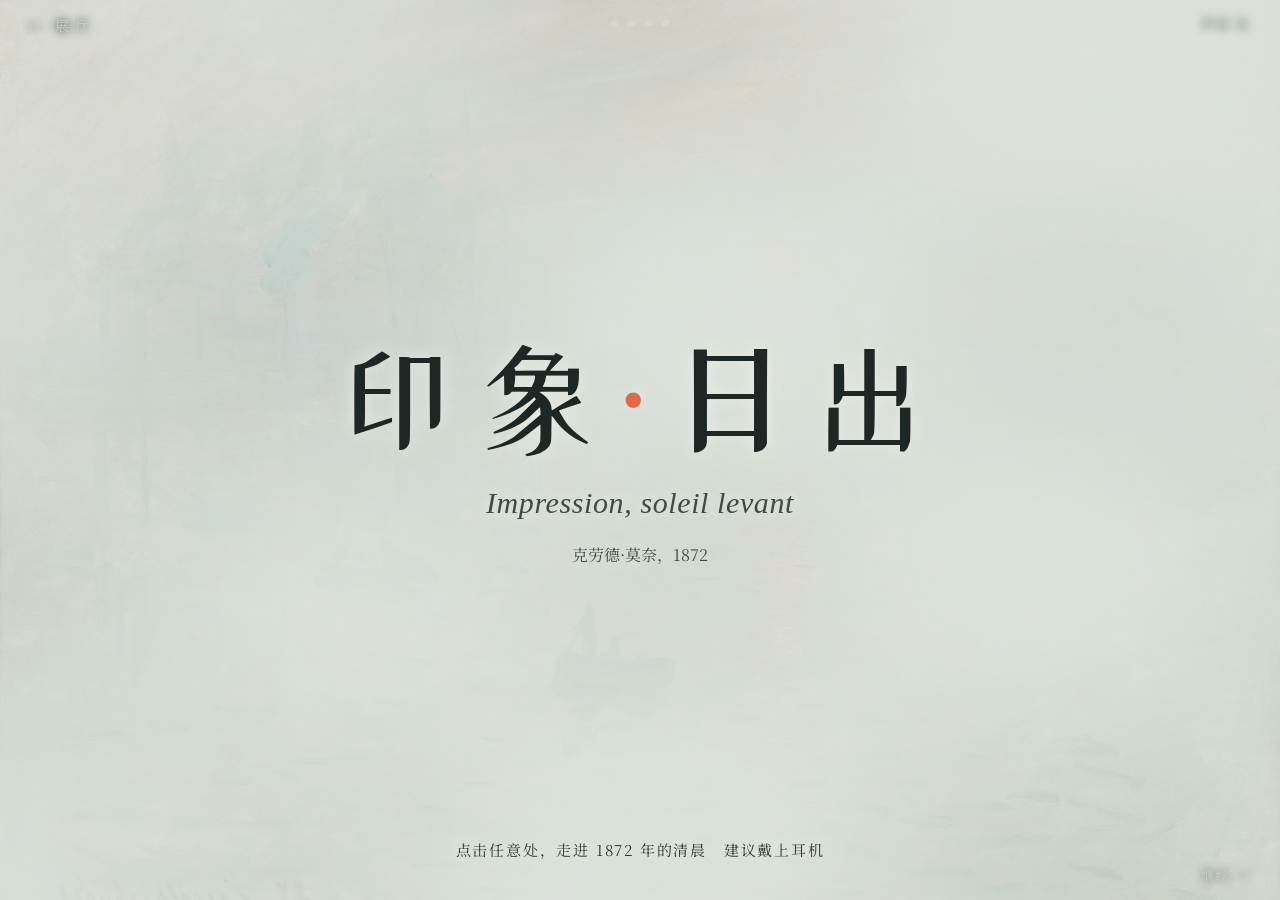
==== sunrise/index.html @ dbb0d49f "Turn the site into a gallery hall with six exhibition spots The home page is now a horizontal exhibi" ====
<!doctype html>
<html lang="zh-CN">
<head>
<meta charset="utf-8">
<meta name="viewport" content="width=device-width,initial-scale=1,viewport-fit=cover">
<meta name="description" content="走进莫奈《印象·日出》：拨开晨雾，在画里漫游，和光赛跑画出倒影。">
<meta property="og:title" content="走进《印象·日出》">
<meta property="og:image" content="sunrise.jpg">
<style>:root{padding-top:env(safe-area-inset-top,0px);padding-bottom:env(safe-area-inset-bottom,0px)}body{margin:0}[hidden]{display:none!important}</style>
<title>走进《印象·日出》</title>
<link rel="preconnect" href="https://fonts.googleapis.com">
<link rel="preconnect" href="https://fonts.gstatic.com" crossorigin>
<link rel="stylesheet" href="https://fonts.googleapis.com/css2?family=IM+Fell+English:ital@0;1&family=Noto+Serif+SC:wght@400;600&family=ZCOOL+XiaoWei&display=swap">
<style>
/* Layout: 整个页面就是这幅画。全屏、不滚动；场景之间用笔触重新画出画面，文字像颜料一样浮在雾里 */
:root{
  --deep:#111917;
  --fog:#efeae0;
  --mist:#c3ccc5;
  --sun:#e0694a;
  --peach:#f0b89c;
  --shade:rgba(12,18,16,.9);
  --f-display:"ZCOOL XiaoWei","Noto Serif SC","Songti SC","STSong",serif;
  --f-body:"Noto Serif SC","Songti SC","STSong","SimSun",serif;
  --f-latin:"IM Fell English","Iowan Old Style",Georgia,serif;
  --gut-l:max(16px,env(safe-area-inset-left,0px));
  --gut-r:max(16px,env(safe-area-inset-right,0px));
  color-scheme:dark;
}
*,*::before,*::after{box-sizing:border-box}
html,body{height:100%}
body{background:var(--deep);color:var(--fog);font-family:var(--f-body);overflow:hidden;margin:0;
  padding-left:var(--gut-l);padding-right:var(--gut-r)}
#stage{position:fixed;inset:0;overflow:hidden;background:var(--deep);touch-action:none;user-select:none;-webkit-user-select:none;-webkit-touch-callout:none;-webkit-tap-highlight-color:transparent}
#endBtns{position:absolute;z-index:6;left:50%;bottom:calc(env(safe-area-inset-bottom,0px) + 9vh);transform:translateX(-50%);display:flex;gap:12px;flex-wrap:wrap;justify-content:center;opacity:0;pointer-events:none;transition:opacity 1s}
#endBtns.on{opacity:1;pointer-events:auto}
#endBtns button{-webkit-touch-callout:none;font:inherit;font-size:15px;letter-spacing:.08em;color:var(--fog);background:rgba(12,18,16,.55);border:1px solid rgba(239,234,224,.35);padding:11px 20px;border-radius:18px 26px 16px 24px / 22px 16px 26px 18px;cursor:pointer;backdrop-filter:blur(6px);-webkit-backdrop-filter:blur(6px)}
#endBtns button:hover{background:rgba(224,105,74,.35)}
#endBtns button:focus-visible{outline:1px solid var(--peach);outline-offset:3px}
#stage canvas{position:absolute;inset:0;width:100%;height:100%;display:block}
#stage.pointer{cursor:pointer}
#stage.brush{cursor:crosshair}

/* 文字：没有卡片，直接浮在画上 */
#words{position:absolute;z-index:3;display:grid;gap:14px;max-width:min(560px,calc(100vw - 32px));pointer-events:none}
#words::before{content:"";position:absolute;inset:-90px -140px;z-index:-1;background:radial-gradient(closest-side,rgba(12,18,16,.5),rgba(12,18,16,.18) 60%,rgba(12,18,16,0));opacity:0;transition:opacity .8s}
#words.has::before{opacity:1}
#words.nobg::before{display:none}
#words.bl{left:calc(var(--gut-l) + 4vw);bottom:calc(env(safe-area-inset-bottom,0px) + 12vh)}
#words.tl{left:calc(var(--gut-l) + 4vw);top:calc(env(safe-area-inset-top,0px) + 12vh)}
#words.br{right:calc(var(--gut-r) + 4vw);bottom:calc(env(safe-area-inset-bottom,0px) + 12vh);text-align:right}
#words.c{left:50%;top:50%;transform:translate(-50%,-50%);text-align:center;max-width:min(760px,calc(100vw - 32px))}
.line{margin:0;font-family:var(--f-display);font-size:clamp(21px,2.3vw,30px);line-height:1.55;letter-spacing:.04em;
  text-shadow:0 0 14px rgba(10,16,14,.85),0 0 32px rgba(10,16,14,.6);animation:paintIn 1.5s cubic-bezier(.2,.7,.2,1) both}
.line em{font-style:normal;color:var(--peach)}
.line.small{font-family:var(--f-body);font-size:clamp(14px,1.25vw,16px);line-height:1.8;color:var(--mist);letter-spacing:0}
.line.title{font-size:clamp(58px,10vw,124px);letter-spacing:.1em;line-height:1.1}
.line.title b{color:var(--sun);font-weight:400}
.line.fr{font-family:var(--f-latin);font-style:italic;font-size:clamp(20px,2.4vw,30px);color:var(--mist);letter-spacing:.02em}
.line.dark{color:#1d2725;text-shadow:0 0 18px rgba(240,240,232,.9)}
.line.fr.dark,.line.small.dark{color:#3d4a46}
#words.out .line{animation:paintOut .7s ease-in both}
@keyframes paintIn{0%{opacity:0;filter:blur(12px);clip-path:inset(-60px 100% -60px -80px);transform:translateX(-6px)}60%{opacity:1}100%{opacity:1;filter:blur(0);clip-path:inset(-60px -80px -60px -80px);transform:none}}
@keyframes paintOut{to{opacity:0;filter:blur(10px);transform:translateY(-6px)}}

#hint.dark{color:#1d2725;text-shadow:0 0 12px rgba(240,240,232,.9)}
#hint{position:absolute;z-index:3;left:50%;bottom:calc(env(safe-area-inset-bottom,0px) + 4.5vh);transform:translateX(-50%);
  font-size:15px;letter-spacing:.12em;color:var(--fog);opacity:0;transition:opacity .9s;pointer-events:none;white-space:nowrap;
  text-shadow:0 0 12px rgba(10,16,14,.95)}
#hint.on{opacity:.9;animation:breathe 3s ease-in-out infinite}
@keyframes breathe{50%{opacity:.5}}
#tag{position:absolute;z-index:4;pointer-events:none;font-family:var(--f-display);font-size:18px;color:var(--fog);
  text-shadow:0 0 10px rgba(10,16,14,.95);opacity:0;transition:opacity .25s;transform:translate(16px,-28px);white-space:nowrap}
#tag.on{opacity:1}
#clock{position:absolute;z-index:3;right:calc(var(--gut-r) + 4vw);top:calc(env(safe-area-inset-top,0px) + 8vh);text-align:right;
  font-family:var(--f-latin);font-size:clamp(40px,5vw,64px);line-height:1;opacity:0;transition:opacity .6s;pointer-events:none;
  text-shadow:0 0 18px rgba(10,16,14,.8);font-variant-numeric:tabular-nums}
#clock small{display:block;font-family:var(--f-body);font-size:14px;color:var(--mist);margin-top:8px;letter-spacing:.1em}
#clock.on{opacity:1}
.corner{position:absolute;z-index:5;font-size:13px;letter-spacing:.14em;color:var(--mist);text-shadow:0 0 10px rgba(10,16,14,.95)}
#brand{left:calc(var(--gut-l) + 2px);top:calc(env(safe-area-inset-top,0px) + 6px);padding:8px 10px;font-family:var(--f-display);font-size:16px;letter-spacing:.2em;color:var(--mist);text-decoration:none}
#brand:hover{color:var(--fog)}
#brand:focus-visible{outline:1px solid var(--peach);outline-offset:2px}
#brand b{color:var(--sun);font-weight:400}
#soundBtn,#nextBtn{background:none;border:0;padding:8px 10px;font:inherit;font-size:13px;letter-spacing:.14em;color:var(--mist);cursor:pointer}
#soundBtn{right:calc(var(--gut-r) + 4px);top:calc(env(safe-area-inset-top,0px) + 6px)}
#nextBtn{right:calc(var(--gut-r) + 4px);bottom:calc(env(safe-area-inset-bottom,0px) + 8px);opacity:0;transition:opacity .6s;pointer-events:none}
#nextBtn.on{opacity:.75;pointer-events:auto}
#soundBtn:hover,#nextBtn:hover{color:var(--fog)}
#soundBtn:focus-visible,#nextBtn:focus-visible{outline:1px solid var(--peach);outline-offset:2px}
#dots{left:50%;top:calc(env(safe-area-inset-top,0px) + 20px);transform:translateX(-50%);display:flex;gap:8px;pointer-events:none}
#dots i{width:9px;height:7px;border-radius:60% 40% 55% 45%;background:rgba(239,234,224,.25);transition:background .5s}
#dots i.on{background:var(--peach)}
@media (max-width:700px){
  #words.bl,#words.br,#words.tl{left:var(--gut-l);right:var(--gut-r);bottom:calc(env(safe-area-inset-bottom,0px) + 11vh);top:auto;text-align:left;max-width:none;padding-inline:6px}
  .line{font-size:18px;line-height:1.6}
  .line.small{font-size:13.5px}
  #words{gap:10px}
  #words::before{inset:-60px -40px}
  #clock{top:calc(env(safe-area-inset-top,0px) + 48px)}
  #endBtns{bottom:calc(env(safe-area-inset-bottom,0px) + 7vh)}
  #hint{white-space:normal;text-align:center;width:calc(100vw - 48px)}
}
@media (prefers-reduced-motion:reduce){.line,#words.out .line{animation-duration:.01s}#hint.on{animation:none}}
</style>

</head>
<body>
<div id="stage" role="application" aria-label="《印象·日出》互动漫游">
  <canvas id="paint"></canvas>
  <canvas id="fx"></canvas>
  <div id="words" class="c" aria-live="polite"></div>
  <div id="hint"></div>
  <div id="tag"></div>
  <div id="clock"></div>
  <a id="brand" class="corner" href="../">← 展厅</a>
  <div id="dots" class="corner" aria-hidden="true"><i></i><i></i><i></i><i></i></div>
  <button id="soundBtn" class="corner" type="button">声音 关</button>
  <button id="nextBtn" class="corner" type="button">继续 →</button>
  <div id="endBtns"><button id="againHub" type="button">再逛一逛港口</button><button id="againAll" type="button">从头看一遍</button><button id="toHall" type="button">回到展厅</button></div>
</div>

<script>
const ORIENT = {"monet":{"w":125,"h":97,"step":16,"d":"dnrtx-q9D89+91rk--+BA7+2++2tzfh-IM53735-z++GEC981-J---DDGHGBBC987154sf/B/+A/8-7AF-88w//9/EEOE-u-+--8/9/BCCW-9+D//8/9-a-AAB8k--z0z05-s46-zsuyy--5/A7x-+782whw4BB658814-7z8+B9/-i---D-AGA/BEEB779+vu-/AA/-+9++9AE896559FFFGE78EICFD/OLBCC/+8+CABB-33--770rqIy4133B71w-x10319B168+0wz9z54322353339989J56429+9861-7/--/+8A9--47+B--+A66+/GB9+/CF+/+64042j9AA9C-EA/8FCHCAE//9-B/CB89HED6-qt5w1y65871xwz1w0ys70vq-1xy1243182523757799548967698A5877539++/+94699-jy++57/69A-+/8787458223GD+FAAABA/5/7A/BBBF-4+++87/B7----dS9015943yuy1xst032ytqy3y24353w463-444486840v+43485+94AEHA+B82599-K5321--GA/336777+788899+85EA87DA/3636969C+BCAA+896AD/976---ZWuz3621zutyxuttz34yxz0zx02xw38A60z24331y695z-234744989DB46866656596442+3A/8667887A+89++9/--D/96B61x-0785+A+BCELHCBBCAB/DD/9-ccyfk-sytmzywvsq011uy430vyywz7766314544vt28541468774z76vz0556765788876984+/9975546097773/95788753346828+7A+8/58DD+AB+8/CJ/69tp--emrtwwx1wsxss020oz67574yw499/988443--69Cy22444799z455556567995B676667789/989950284+A884677575557777+47++9+99+/w-1277+B+45---B2qm-0xxwz02zy0zyuz135683368B9797869-957421zyy16762367888783-76856566778AA+697766899767769976667796897789+999BA6-z1-356vyt-MX-w1--xuvv00z1zzwvuwu250uw1751x4076v--5398200z19/87478879+52116/9866656677313-456458678+839/887/B78+988999+86/E//+8055551xrx-Wx-76wttvxyuwyzxxtttw12zxy18-x16910qp-439xm9879GB+7698487455678766677796152-2L-2356/78/++BE67986667877+/+++99B+--A+88777630x-bp-351rvuzxyzxvwv3-x111107749CC+Brssz12+-ll-+85--7566438788978888+65356761w17/+///+A89+/9-F+646++878+9/98988AD/--+9//+76/-xtkg-x-/3x01ywy0wvvrr--wuvxw-749FUC9svw236+34pz6/CAA65896467789988778674588/99+/A8H887A/858s-E//B++77798798+999+8DEJ78888364-3nlnJ--1z11-ttwyvxuux2wx0002401+CS13wxr14+-1-mx1zd3++658657+97879658876788895496ICNA8777656--C99A++648A+6899B///CB/976788450489-elevyxrqr-xwwrtwyv3yy1341xu533-z--pfz58x--ly4-e-/++868779+---31t7556898895-HBACG88659578CJ/+7BA643599999/A//ADEA+B9+/56q-7-q-cjnt0im4suxuwytvtkpsmy57wuwzy6-y-hhav-A5-bgz-lfi55+943535-f---5--8/989+9A/AFI-7C7584+-796/8798+46449+/999/+/97684A75668BDDtqfgnpxwqsyywvvvwxxskquox+-rswv15nejp9m55321ihn1vg-68CA6566626017+A8AB++9A//AELHE98+8+/57/879+8866895678/9+8+67654488787768---jljpm-lrwxwuvyuw-2rjgpsy6uwx1780mZZ-1r7603+---6ve-0578687684168A+A8-A88799+9/9B/7+/DC+77C776+AI99A867259+99/99841+B9+84454-U---d6--pqx-xuxyoy2yifaqxtj-v-551rmcXLxs436/AA+98xjz59166775655B7+//DJ-67789999+A96/ADA98B/777/+8B//58868788+67+8+2396A----8/F6-he--ssrr-uyvvx31wkhdnwuq--wz55wmwl-tu016ABB/967ht56124544z--75B9579-388898897x9+++776898755BA99688577/89+86AA9AC752-RMB9-567-kbxssstt-ouzz1400skoostu66wux9xpok--wwz39BBp89+h983247745/+--7-/66w26899//98737883758669877B+7676848//87+A/DA//CA7A-KA9783546--prp--otm-531zy0vooi-985zutu9pswomitw3z2/--N84--43-7674164119/-67898++8//A/998774+6944B++A-799F+74--/A8/BL-A+9+75/E878878+49ffilrw-wy79/51wsrusviz894nmrpjj377pk4/-pss--PA0b-99-657356778B--799977A/7AA+9/72667A+96++8GB99+8---799+9+AF76/9+8+6/K-8AB//3-icjp2x325/57103-xtw2pmlt0-qqqsu37-r-5-pm-22z-/8qz8+-448889+CA737++9978B+8+9/-96z-89+6/+A/+TB+J//-T--EA9++B/++A95777AD-4/B570hicjp-76wx5x3s-82612ulil11wlnqy01168uuieh---59---12129999+9+A++3476BBA+A67E98+AI+78+B-9C+38-58H+/---8/DCCC/B/A5H9677/+-EDHBE-lkhmmo-A3368B+53394+xsp814sipzz031AEqvqjiV-F----vt3-s879BB//9+A32/+A//A9--C743DKB99E---E/-HG---3z-B98+/DHA9DC/v---788+-889--5--lii-zy--1-D/zvvz1+-rp-264-11vv56K-vt-ifbP--QO/fh57g-88//D-H/849A+/C+9864468/+ACAKB+Q-ED-KG-+o39KTA7-EEGGB/9+433--49C8885--58hgnhrxvvv0w-Jmqu--8-RMMC/7-ruuw-75rosqfcSB-cab-ef34-EB8ABFP9F-+-795D-576505/76FJG-FDJC+D----9uJFCL-75O-9-38++789768/E98/560w3miqm21y51217+z70j-51HDMGFF-qrrs-88821--eY/-fY-ghf9+LIE7AAFL697986007625417--26IPSC+CDCCC---4----CB--/CA3539/B6/CD-/6FA9868--0pgw3106DOT--858zm12x-z64t-DjcntOP7546EAihslad-nff+/IP/9757982w49A316300----ffhSaZ69QLHBCCCCDAD/-B+--/+855B+AJ9/A---tG-9+/BCcnum--xx-LRS-q-552x2zzr169---YYi---3665EFG--n-ouAOb//j---m336-6563-4043-CDF-7SYW0pl2--ICni--/E-+-g+90-78889--/-AA+6+33-b+A961wr-ikpww-PVYk-lz68v-+9-GE---5r---sp454-CGNFFJ---/heBAj5C6hEB-345-zwz1CAJC7-n-ULF1vuDK-HG-dZ-C9rB+p3-0k5++9-jmI-FB+8BDCGc--57B---borsukVYX-/i1--/ywACCGed+EV--irk17CGBFU-GGGFFFZg8-h-A-hDBt03--mi2z-95+D--F59D801D---D----ca--+9B5-d9+/+eii-aV-+BBEE/-8-2B-D--T+5tstUgkZffCG-nsr--cCo--API-fhOCCB-s-efk1DGJHUc-3hi8-aS-043v-gZD99--68D-e--FB114rlTGEKH-ddf-9/FAgfIC//gje-h--BFNJB6x576BEA6snwposjYelCXgP8toz38lb42-j76-cfg-CFE57DfejjfRPRUN-n--7-Yaiz22t45X-7/JI447Zd--HI-FCpkVRJKj-cX---8ABZf++7+-ig-ghy-OKEEF/225AC---ktooxvu667jhe-ji-B9-e67JL+8-ded-CBDA/-ffhhebZXYd-hdk-Vafiz65x/CD-11C-20uij--JR---YYWUP1m-YUdY-7/B-a/4-QOe--iryzNHEGIR35+E-----fpqrI35--dfg-fgA+3kf--BFCDviffo+/D/BAYeihdZaZad-cdff-Zb-AACEBF/72--744-hfeJHLNFKXbXWP8-ZaTbZVA-B4-A/2-----lw02-FDFWc/BAFE-hADa-zxq9B-Cce72feA+8hd-9+CA7-ged-+Aj+98-gggbXaaad--dfd-bZ-A/ACFA8+9-C/DAmcYNFGHJMKVdaXVM-ZNMdg-ACA/-BA+AAACImx49+HBDba/DCHFJKF8--66z++-5hdD0ii-+Cfg-JRIA45jgD/A/-98-ceij-dYZVYm-ced-gkp/7/CECBBBF+CFBkbQDD/DGCA-ebXUXfc-Mbh-CCBA-A+8BCCBN-298+77-ecDCABE-Bchiwt-t--/5li--if-9-ig-MSHD-ohfA6A-ii/Ocegegc-QQY-3facbnqr/+/B+ADGHC+ABB2hi9/ACEEC/lfWXafckSTge-ACAADC--EBCC99A+/+0-a-B88--vz--hpo---B7----mjb-++-o++HK8AAUf-EKUhg1-decbdY---aI/9bdh402BA++9ABEG79+AB-fSHCABJGMB9-RWYdakPOcde68A-BA8888/ACCA+++-GY-477--1-G+--5---A79J--qec-+B97/B/m-VDP-FD--ggy-+/99BBC7/BIBBRH-44/CEFA8CDEF7/CC7rbXDBFXfecRBaXUTaZ-CHYX-5B/+BC+75+ABCBC/9---Ue5+5-/9HMTg--+/B//ADRQkl-86-z857no--DFBC999e-G/8+ADEHFGDCG++D-WA9BCADA+BADDBBCHBnffdgbadecQPWPLJJio/-gUL-DADEF/8+BDCAD/---J-J+7-34w8FDMhol98FC/AADF4-C9B9919B-q-t-8/A+AEe-E+76/FFDBCCCGBABE-y8A/898++/B++B/CE-ZbVWV-PbaGUVRQLHS-E-fWJGKCHE+-8A+CECDDEIF--D//EB9B+DCDDI931BA/ACA+B6++J-B--/-67+/-7++7B--JEC-BCAAACBD-DA//B42BA9+++--/99A8IDDfaYXGBBG/-CMXdVTTPCC-FJHIFD+6-HFDEFC3--LN-HA779/+FE6--CGCGFC/BBCABAgn8CCBD++--+GHU-C7+BE9+A/DBADFGBAB-799B/459/HJFIUi-2787SCCdaaW-ECGFEHNSeQOI/9//AB+B9A+7/EFCBA/6-MPIKI-///D7y7+tnt/6C++BCDd-99eeEBBH-6AC/AE--YH7AAFC48CJA/-8//9CT--8CF-A8-AA6-bgm6689/AB-A--QDEGFAEIJIO-R--EDFBJB6BDGHBACA/8+9CK-GUs8+9-414-ian9BJLuDC-dg-uffDCDVe-CD+/-I-UQKWUO-lp-4B+7++B-D--g8CD-C-Z-DFEikAA9A/ADII96+97/DGCBSHGDA/-9ABDABBBDGG658CFAB-BE--/C-89/A--B-abd----3AB-eikgffBECN97p-/--/jY--ZZUhhhnn-AFDDG--ppfgF--ORaQGF9XQG//DOCFHH7+C658ADEBCBFA+9+A+9AAA/CDCC/7+8A/FEBAD89/A897Ta-IJVcd---x9ADmge-Pfgo-CB97k-s-9/dgfdahk-eihg-B-/B--2-jh-LbXHM-C5664QMFC/9-FDA45IA/EDBB/+/FF+//E99BG8A/DA/CHE+++CBCEHA+/+AB79IK/A1-hr--3B8A-epDIdhy2B98+C/veUAcegd-hY-nifgl/dgAA--9mhYLcaEW--8502GNLGB+aKG--7DBBBA7B-95A9ACE-5DL-/BBFCBAC/-/BCCDCHHD83AB79BC+uzvi6BB8D+Ebfl--ddD6//+ABB379-demknkaghkhfiA-p777P-0DIFbd54kg24u2IC--+9/DE-A-A/BBC9DMX-EABBGKE/F-DA/CDA/A+2++A9/-A/-----F/DDCKaifrn-7----fi2CcgXKBMY+DEC/-------fgj-rhe-G---MH-ACCiXbd25g-62HDKJ--8DEEHC-HEBDED/+-J-CCBB+D8/D-B+CABAC/++/A/EDC////DFEB386AECJeh-8C6--tkj1whhkA/TUDCBDLTH---TQgi+CEfdc---JHELS9-tgdeEF-587/GSUB77-IAA46BCDEFBD--Dy/D8/8C9DD7+9AACBBAB/BACDA/BB/AACD3x62541-eg-680qyto-AA-g-EIFFA+AABDFOHLIZhhBA-fd-+x-KTIMbdlkZOLEEBDG--kYURBD-D+AA8ABGHEB8GHF+BDA77/+B-499+/FH/BDE8ADC/+BCBB+A/924w341ig-zs3L-ui--/B-o8FSFB/++8+//8CJDgjmpC-ecCAys--B-caZEDG-B-h-P--sxpg-TOFEDDDBBFIHD9CHCADC/+7/C6C3764AOT+9+E79CEC+FGDA-A+5A---8-hd--w4GED-g-9CJ6/DLFEA+/9CFF-PPD-gheEFPUbC-l-DB-c--CDMa---89+B94--8EEGEC18ABBBFHFBECBDC//A6-36k77/AGF/+9D-FB++7ACO87-G-68CE9-Xhr-1+-76-g-/+-/CC/DEA69+BDB5--D-vM--XURSGFz-EHacef-MWg--/8+CGC9-GEDDEDC/9BDCBFDB//B-89+ADG-639G-H+AA+ADFKDB5-698IFA/5/A976--gjp37+-99-hyC2-h--x9871u---/77---k-nUTbOJFI--ceZa6-jYY-7998AFDD-79DMFDECAABEBAACCC9/--ABBCF-77BF---C/ACBEAGD6-F-DIIA8A9A/C+--jhq29BDDDBs-TB4BD/r670pq----76Yb-D+8-Un/FFON-hebg9CBHSD7+A/2--A----7BBFCADDBACDB++BC-CBCBCBE99----/979AAA/A+85A4y++CCD-ECCA-njgq08+BGFEpia+9A-a-650rttt-1k-VOCBCB/C8//BJQfl-ff-GADZVL+BA9/BAC----/AABGIEBBCDB68IH-C/CDECCB---B--54976319A/oqy479GEBBA8++xolg--A85247-gpv7W-hz7+8v10-M7i-QTGC++9Av8+DBxlmfm-9bgveb07+szA+//A7EACAABJBECCCEGG9D--JFEHE-R--7---44278836/C--27+//S-/--988x-cf-C/65yyuojkl--s8+---tEBE87--INHE+9//DC+CM-n--157-f-q2150---ECBH-9A--ADVEDC/BDFL-DHFB/E-F+-1z47F-8--9A/1+DDg-AAAA-N--+IC+/ZfcgoA8h-j0riioqbe--BF-w-GBB5Afde-RPF-FDHE6DJI-k--2ggg-C--6ldWIGDDF4+---A97/DBCDABC/AB/89/B-98456AD99B/8C/-FHD--CECA8C-556C--Ymiip+/-0t-meimqldr-9AAA-CEFi-ge-5-YTQHNME9LJGD-VTdij-N-h-xqgdO-KG-z----7+B/DCABCDBA7/+9CBDJB97DDBBABEG8AB-DCEHCCC8EB9054x-34-ngg-5----cbYkhhlnoe--ZNECHP--ee-0GXRSNXJCBAPJEmg-aeg--3-Apsif--8CB5--ij89AIHDECCCEA/ACFHEDCBA/D+-HC9/+998-FCDBABCDG--3-2-----knh46rtF---Dpffhon-WUeo6CIL--96ABJKHNOOHHKcZeqxwIQZd-CHM-lhcdv--A88L-bXND7+CDKFB7+B8+/BDA98++//5w--CA778+-KFB+7BIBB+-7-eEA7pppnZA9oc-vzz-feffff-dYjqzxDJGA-6/BGHJKJGHHG+-jki+BGY--HGF1ulghmec+BBE--VMH-+BEHDG---BA/BD+8+6795344uBA8+A/5F97ABBB726E-+A+9544-sl87ws93-3B--jhiejbZgbrl-U-8-h-GE+EIMNHDBADH--9//CFIKHsv7B--xR/+BBIQ-Y-837878DHj56CA+AEC65t125693-9-89/9+D-8BDAA9--G-9+6864qkn-+8uq-------fgp-4gc3ujS40c-y-PJGC/DQNJGCBDD/B-5+CGHIMkm7CGD/C/9/Aaf--i4679988+-++99A//BE-tA886D--+888+++D/-/--y8B8+--48--xkijo02yvt-iu--db-o-3-H-wmfD-fel178-MABDDKOG/AB+BBC/FD//+li6BBBA/A/E-kj--z69/JH+/++A+A8BAABJ-CF/888--6+A878798A8/z17++------1tkjiorxy07-c--n-Z----+-IC--DD-ed-6ADS-/+BDLHDT/8/DFDEBA9oo-ACABC+9BGWn4+9866+EC+C/+/8DD46/EDBCB+9+8F-18A93433-++++/98AK-07347nkkLpmt-+B-a-7lsY--------A89-n-c-ADDHAA/ABC/C/C/3LJEC9+8-THEB++DA69D-i8+CC89A/7699+++FIC-pFAA-9BDDAzu4+869A8CVHJGBA99-T-z519Hiklomlm-BF5-/--56c-----bAA//59F--AEE//AEFDCBB+/XfcB/9/95A+EC965DEE//Ay68+EDCC/9+/6++9+-98+B/--A8CF-tz4786A/9/H8AED-v+L-A5u08-llmoe-prjQ5AA-9B/-AC++---AB+6A31FB-DBDDJA+AAFC7895688/+//AFQN4y9EIC3y79/99CACAGC/A/+85-8/BF83166+BIC/+7A78978A+///A0-G-z2040jlli--7----v4988ADURG/++-4+7479wx--268-/C///BQG59E7-/BA++9/8-D/59B-B899+87AECBACECA+--4FA/A--325789FD899HD/+6+ADCAA+4zJNl-B9wnrniho-ecYpr-99++/dbE/+5c-/7w665o-w+9+/+/A+BCEC77A7ECBC8888-GJA3/A--9A///9A/+CLEBBA+9w5997+D-977876+AA+A+-F88+AGGFE245HKRSH+xv+-ffumh--ik-98+90-c/----ei---77-9+ACFAAA+67BB+/AA/ECB+889AbX5AFCC---/DA/9//DBBDBBB+5AL9268/CGHFDA9/BBAC7-E/88/BCHU959+A-b---+5-SYE---c-h-3----8+97AG/+-U-q68HC//A++ADB73+889B+--/+6++9A-60/FCBA58+/9/99ALC//CDC968Q-278A/DDFBCAACE-u78A++BCB/Al-+C+1-RTlm6BE+P-gj---/-97--ACBC+CB/v2C978CEFB//8OHJJJGGHA9/+9+/64/++/A81RFDD++69+9+++/HDA/CCEG+7C9///CBDFGDFHCB7116528ABGFCDFFDDAwu-S-x3C-jgcbb----8+A/AADBA5/9-mA+++-GGHN9+SRGGIJJKL-CC+//A++9++559BKGGtq---/9++/99FDBA9AA/8FE/7+CDC/CECGC++88EC9D9+GECDGE99Ey12130z/Gpk--bd----HDDL-/B9A6---/AA8v-CD87BCB7BEIJKH//CDAAA8+6/BFFEF/AB7BBB+DABFF79AAAABAA+5-EA/9+BB+9A+DBAB96+/BCHF9A/DIL0z--2A-z5x673mda-h---BRBBCB+/+---AC/8BC----0+AA/AC/8BGEACDBEDBCCGDGGDGE7AC7A//BACKCCGF/ABEAC///4-NCADFECDA8/AABCAABAC-KEAAB-M751-2-8AC+98-gkfW--7+/A+/BCEFDCBAABE8AK--P-67+-FCA96577BCEDCCABAEFFAFGGECB++9/CB//+BC-8/CC/D79/EOIDDH-A+/BAAABBABGBAA6ECEHFCEF--3-w8B21-PUa0GW-QE999/BBA+GF+798/BBBC5CGKA7--4735437+BBACEEDA/AAADFCEECBA96-7A////A69/99/BBBBDCBEG76BBCCC-8BB/+D8--CFDBDCCD--zxr--Gp0--Thn-f/7DA/++ADEABGGD+8+ACACEC-k9A75+135848BCBA/AGOA///+E749+/AAABA779/BD+99/E/+A8DB+xv7-EFECBC91A9A9+87/B-2/B///+322zx+G-o0/AGXkkk-p-FGIB/CBEDABE/+HC+/IS1-C86-GDA+8CD8+-/AAADC999867/+A/A99/CEDACBBD+98DDB+B5+A93CGDGEA9+/+CB9+9+99/87z5+69++63502//-rA/71-ki-z-SIIKHADGIFCBB9ADBBD-t1DB+B6-FDA9BDCA7CBCAEEA/99769+/ACAAA///AFD////CDAHBF82C-EEFGJCECBDDH97++99/+/-55969D/8ESk-A+ppCAC2qeI-q-SNHHHFECDEECBBB7+BA-67+/+DH9GEG-AEF+9ABCFGA9//964+++BABBA+///AAADEDDCEECGA6AAFDE+DCDB/B/AA8+/ELREFIICCBDC/D-no/B4pt84/-lY9/+6---FECF/FD9/BBC4FTT59/+AA+46DBELICC/+BDBCCA9BD8x5ABA/ACC++99CC66/DF/8/BCD9//+B/+BDDBA/A/BDJ-DA+7BDHJDDDHM-A+uq67--x156NeJ+9-nkgcb/MQMI-ZXI9HJIJOD/F-iPE2IG6ADICA/BCBA//AAAC/5CAHI8/ACBA98989/BBB/899GFH/CBA99D8/GDC/BBA/+99/9A/CHCFFGL-9769CB-Owt8+fcUEE-iecb-LOSdZbZWSHOQUPPNBPfeaNLPOl-KDHGFEEABBACA/A-HC--+/B+DEDA726/ACBB+++9DFGBFBA9767ADBAAE/9+++973FHBC++/CBHF78/DEDD0sFFhk/+//-WUU-JQH-8BEOMDKMNESSEFdcHMPfO-WV-EGLIB8-GDGC8A5EABEBBB+2AEB9W9BDCB/A89ABDBBCBB+3979A/+AA+9+8/9786ABA--xA/AF6DHGCDD+9CBXfHC9+/GIMDEB+99/AEB+CDA9CGGDWQCBH-A-HNSFDIIIHFJHD+80BBDBBEDB/5+DGIJ-ha//AEGB//CBCB/9+8A/7//+AB03-8+AB+7-SD8AD++9C57IFAE86AB9-cMBA//HCI4BE8++/ABCAA+29+++9+F9C-a--HNWNCEDBEDDH-9+--9CFFDGGC-/DOIFIc-6+BFBB9/BEFA+6CMGE/9A897--HA/+ABA8CF/H/8/AB/-+BB/AABA-acM8+C/LFB5/BGEA+CB+AA8+/+A/+/BA-hc--X-bGBFDBAABFD+BC/8DHDAGGB-/+-GE-t3+BBC+AA8ABCAFGENGCC6667z10-----DB7/-8EEA+/A98+A--/A+7--gB67DABEB1DDIGFDEAAAAAB/8+A/+8/9pa8AGAAA/+BC/+8+F/8B+5/M++/DAA+5+GDBpyBJ9/ABAAB7---KGDLA7666962------884999--34A8797--h-H0GCe-","W":2000,"H":1552}};
(() => {
'use strict';
const $ = s => document.querySelector(s);
const reduce = matchMedia('(prefers-reduced-motion: reduce)').matches;
const DPR = Math.min(1.5, window.devicePixelRatio || 1);
const clamp = (v, a, b) => v < a ? a : v > b ? b : v;
const sleep = ms => new Promise(r => setTimeout(r, ms));
const rgba = (c, a) => `rgba(${clamp(c[0], 0, 255) | 0},${clamp(c[1], 0, 255) | 0},${clamp(c[2], 0, 255) | 0},${a})`;
function rng(seed) { return () => { seed = (seed + 0x6D2B79F5) | 0; let t = Math.imul(seed ^ (seed >>> 15), 1 | seed); t = (t + Math.imul(t ^ (t >>> 7), 61 | t)) ^ t; return ((t ^ (t >>> 14)) >>> 0) / 4294967296; }; }
const mk = (w, h) => { const c = document.createElement('canvas'); c.width = w; c.height = h; return c; };
const B64 = 'ABCDEFGHIJKLMNOPQRSTUVWXYZabcdefghijklmnopqrstuvwxyz0123456789+/';
const CUTS = { sun: [1177, 440, 80, 81], refl: [1125, 803, 178, 675], boat1: [844, 1008, 216, 259], boat2: [481, 901, 212, 117], boat3: [277, 844, 141, 68] };

const stage = $('#stage'), paint = $('#paint'), fx = $('#fx'), P = paint.getContext('2d'), F = fx.getContext('2d');
const wordsEl = $('#words'), hintEl = $('#hint'), tagEl = $('#tag'), clockEl = $('#clock'), nextBtn = $('#nextBtn');
let SW = 0, SH = 0; // 画布像素尺寸
function size() { const w = Math.round(innerWidth * DPR), h = Math.round(innerHeight * DPR); const ch = w !== SW || h !== SH; SW = paint.width = fx.width = w; SH = paint.height = fx.height = h; return ch; }
size();

/* ---------- 声音 ---------- */
let audio = null; const soundBtn = $('#soundBtn');
function soundOn() {
  if (audio) return; const AC = window.AudioContext || window.webkitAudioContext; if (!AC) return;
  const ac = new AC(), len = ac.sampleRate * 4, buf = ac.createBuffer(1, len, ac.sampleRate), d = buf.getChannelData(0);
  let last = 0; for (let i = 0; i < len; i++) { last = (last + 0.02 * (Math.random() * 2 - 1)) / 1.02; d[i] = last * 3.2; }
  const s = ac.createBufferSource(); s.buffer = buf; s.loop = true;
  const lp = ac.createBiquadFilter(); lp.type = 'lowpass'; lp.frequency.value = 520;
  const g = ac.createGain(); g.gain.value = 0.3;
  const lfo = ac.createOscillator(), lg = ac.createGain(); lfo.frequency.value = 0.09; lg.gain.value = 0.2; lfo.connect(lg); lg.connect(g.gain);
  s.connect(lp); lp.connect(g); g.connect(ac.destination); s.start(); lfo.start();
  const horn = () => { if (!audio) return; const t = ac.currentTime, hg = ac.createGain(); hg.gain.setValueAtTime(0, t); hg.gain.linearRampToValueAtTime(0.045, t + 0.8); hg.gain.linearRampToValueAtTime(0, t + 3.2); hg.connect(ac.destination);
    [98, 147].forEach(f => { const o = ac.createOscillator(); o.type = 'sawtooth'; o.frequency.value = f; const fl = ac.createBiquadFilter(); fl.type = 'lowpass'; fl.frequency.value = 400; o.connect(fl); fl.connect(hg); o.start(t); o.stop(t + 3.4); });
    audio.timer = setTimeout(horn, 22000 + Math.random() * 15000); };
  audio = { ctx: ac, timer: setTimeout(horn, 5000) }; soundBtn.textContent = '声音 开';
}
function soundOff() { if (!audio) return; clearTimeout(audio.timer); audio.ctx.close(); audio = null; soundBtn.textContent = '声音 关'; }
soundBtn.addEventListener('click', e => { e.stopPropagation(); audio ? soundOff() : soundOn(); });
soundBtn.addEventListener('pointerdown', e => e.stopPropagation());

/* ---------- 文字 ---------- */
let wordsToken = 0;
async function say(lines, pos = 'bl', gap = 1500) {
  const tok = ++wordsToken;
  if (wordsEl.children.length) { wordsEl.classList.add('out'); await sleep(reduce ? 0 : 650); if (tok !== wordsToken) return false; }
  wordsEl.classList.remove('out'); wordsEl.innerHTML = ''; wordsEl.className = pos;
  if (lines.length) wordsEl.classList.add('has');
  for (let i = 0; i < lines.length; i++) {
    if (tok !== wordsToken) return false;
    const l = lines[i], p = document.createElement('p'); p.className = 'line ' + (l.cls || ''); p.innerHTML = l.t || l; wordsEl.appendChild(p);
    if (i < lines.length - 1) await sleep(reduce ? 200 : (l.wait || gap));
  }
  await sleep(reduce ? 100 : 900);
  return tok === wordsToken;
}
function clearWords() { wordsToken++; wordsEl.classList.add('out'); setTimeout(() => { if (wordsEl.classList.contains('out')) { wordsEl.innerHTML = ''; wordsEl.classList.remove('has'); } }, 700); }
function hint(t) { hintEl.textContent = t || ''; hintEl.classList.toggle('on', !!t); nextBtn.classList.toggle('on', !!t); }

/* ---------- 载入 ---------- */
const load = src => new Promise((res, rej) => { const i = new Image(); i.onload = () => res(i); i.onerror = rej; i.src = src; });
const SRC = {};
Promise.all(['sunrise.jpg', 'plate.jpg', 'sun.png', 'refl.png', 'boat1.png', 'boat2.png', 'boat3.png'].map(load).concat([load('meis.jpg').catch(() => null)])).then(start).catch(() => {
  wordsEl.className = 'c'; wordsEl.innerHTML = '<p class="line small">图片没有加载出来，请刷新页面再试。</p>';
});

function sampler(im, W, H, orient) {
  const w = Math.min(1000, W), h = Math.round(w * H / W), c = mk(w, h), x = c.getContext('2d', { willReadFrequently: true });
  x.drawImage(im, 0, 0, w, h); const d = x.getImageData(0, 0, w, h).data, k = w / W;
  return {
    W, H, im,
    col(ix, iy) { const px = clamp(Math.round(ix * k), 0, w - 1), py = clamp(Math.round(iy * k), 0, h - 1), p = (py * w + px) * 4; return [d[p], d[p + 1], d[p + 2]]; },
    ang(ix, iy) { if (!orient) return null; const gx = clamp(Math.floor(ix / orient.step), 0, orient.w - 1), gy = clamp(Math.floor(iy / orient.step), 0, orient.h - 1), ch = orient.d[gy * orient.w + gx]; return ch === '-' ? null : B64.indexOf(ch) / 64 * Math.PI; }
  };
}

function start([orig, plate, sunI, reflI, b1, b2, b3, meis]) {
  const noRefl = mk(2000, 1552); { const x = noRefl.getContext('2d'); x.drawImage(plate, 0, 0, 2000, 1552); const [sx, sy, sw, sh] = CUTS.sun; x.drawImage(sunI, sx, sy, sw, sh); [b1, b2, b3].forEach((b, i) => { const [bx, by, bw, bh] = CUTS['boat' + (i + 1)]; x.drawImage(b, bx, by, bw, bh); }); }
  const grayC = mk(2000, 1552); { const x = grayC.getContext('2d', { willReadFrequently: true }); x.drawImage(orig, 0, 0); const id = x.getImageData(0, 0, 2000, 1552), d = id.data; for (let p = 0; p < d.length; p += 4) { const v = 0.299 * d[p] + 0.587 * d[p + 1] + 0.114 * d[p + 2]; d[p] = d[p + 1] = d[p + 2] = v; } x.putImageData(id, 0, 0); }
  SRC.orig = sampler(orig, 2000, 1552, ORIENT.monet);
  SRC.noRefl = sampler(noRefl, 2000, 1552, ORIENT.monet);
  SRC.gray = { im: grayC, W: 2000, H: 1552 };
  if (meis) SRC.meis = sampler(meis, meis.naturalWidth, meis.naturalHeight, ORIENT.meis || null);
  SRC.reflI = reflI;
  requestAnimationFrame(frame);
  run();
}

/* ---------- 镜头 ---------- */
let view = { src: 'orig', cx: 0.5, cy: 0.5, z: 1 };
function xf(v) {
  const s = SRC[v.src], cover = Math.max(SW / s.W, SH / s.H), contain = Math.min(SW / s.W, SH / s.H);
  const portrait = SW < SH * 0.95, base = v.src === 'meis' ? contain * (portrait ? 0.96 : 0.84) : (portrait ? contain : Math.min(cover, contain * 1.35)), k = base * v.z;
  let X = v.cx * s.W, Y = v.cy * s.H; const hw = SW / 2 / k, hh = SH / 2 / k;
  X = s.W * k > SW ? clamp(X, hw, s.W - hw) : s.W / 2; Y = s.H * k > SH ? clamp(Y, hh, s.H - hh) : s.H / 2;
  // 竖屏时画面小于屏幕高度：把画往上放，下面留给文字
  const oy = s.H * k < SH && portrait ? (SH - s.H * k) * 0.28 : SH / 2 - Y * k;
  return { k, ox: SW / 2 - X * k, oy, s };
}
const toImg = (v, sx, sy) => { const t = xf(v); return [(sx - t.ox) / t.k, (sy - t.oy) / t.k]; };
function drawView(ctx, v, im, alpha = 1) { const t = xf(v); ctx.globalAlpha = alpha; ctx.setTransform(t.k, 0, 0, t.k, t.ox, t.oy); ctx.drawImage(im || t.s.im, 0, 0, t.s.W, t.s.H); ctx.setTransform(1, 0, 0, 1, 0, 0); ctx.globalAlpha = 1; }

/* ---------- 用笔触把画面画出来 ---------- */
let painting = null;
function paintTo(v, opts = {}) {
  view = v; if (painting) painting.done();
  return new Promise(resolve => {
    const t = xf(v), s = t.s, r = rng((Math.random() * 1e9) | 0), m = Math.min(SW, SH) / DPR;
    const strokes = [];
    const passes = opts.quick ? [[clamp(m / 16, 22, 54), 1]] : [[clamp(m / 18, 20, 48), 1], [clamp(m / 36, 10, 24), 1]];
    passes.forEach(([g, dens], pi) => {
      const gp = g * DPR, list = [];
      for (let y = -gp / 2; y < SH + gp; y += gp) for (let x = -gp / 2; x < SW + gp; x += gp) {
        const sx = x + (r() - 0.5) * gp, sy = y + (r() - 0.5) * gp, ix = (sx - t.ox) / t.k, iy = (sy - t.oy) / t.k;
        if (ix < 0 || iy < 0 || ix >= s.W || iy >= s.H) continue;
        let a = s.ang(ix, iy); if (a == null) a = r() * Math.PI;
        list.push({ x: sx, y: sy, a: a + (r() - 0.5) * 0.25, c: s.col(ix, iy), L: gp * (1.5 + r() * 1.1), w: gp * (pi ? 0.55 : 0.75), seed: (r() * 1e9) | 0 });
      }
      for (let i = list.length - 1; i > 0; i--) { const j = (r() * (i + 1)) | 0; [list[i], list[j]] = [list[j], list[i]]; }
      strokes.push(list);
    });
    const total = strokes.reduce((a, l) => a + l.length, 0);
    if (opts.from === 'black') { P.fillStyle = '#111917'; P.fillRect(0, 0, SW, SH); }
    let pi = 0, i = 0, fade = 0, fin = false;
    const frames = [reduce ? 1 : 26, reduce ? 1 : 42], fadeFrames = reduce ? 1 : 22;
    const finish = () => { if (fin) return; fin = true; P.setTransform(1, 0, 0, 1, 0, 0); P.fillStyle = '#111917'; P.fillRect(0, 0, SW, SH); drawView(P, v); painting = null; resolve(); };
    painting = { done: finish };
    const step = () => {
      if (fin) return;
      if (pi < strokes.length) {
        const list = strokes[pi], per = Math.ceil(list.length / frames[Math.min(pi, 1)]);
        for (let n = 0; n < per && i < list.length; n++, i++) stroke(P, list[i]);
        if (i >= list.length) { pi++; i = 0; }
      } else {
        fade++; P.setTransform(1, 0, 0, 1, 0, 0);
        if (fade === 1) { P.globalAlpha = 1; }
        drawView(P, v, null, 0.18 + fade / fadeFrames * 0.3);
        if (fade >= fadeFrames) return finish();
      }
      requestAnimationFrame(step);
    };
    if (!total) return finish();
    requestAnimationFrame(step);
  });
}
function stroke(ctx, s) {
  const r = rng(s.seed), n = 4, ca = Math.cos(s.a), sa = Math.sin(s.a), nx = -sa, ny = ca, hl = s.L / 2;
  ctx.lineCap = 'round'; ctx.lineWidth = Math.max(1, s.w / n * 1.9);
  for (let i = 0; i < n; i++) {
    const o = (i / (n - 1) - 0.5) * s.w, st = -hl * (0.7 + r() * 0.3), en = hl * (0.7 + r() * 0.3), b = (r() - 0.5) * s.L * 0.12, j = (r() - 0.5) * 18;
    ctx.strokeStyle = rgba([s.c[0] + j, s.c[1] + j * 0.9, s.c[2] + j * 0.8], (0.55 + r() * 0.4).toFixed(2));
    ctx.beginPath(); ctx.moveTo(s.x + ca * st + nx * o, s.y + sa * st + ny * o);
    ctx.quadraticCurveTo(s.x + ca * (st + en) / 2 + nx * (o + b), s.y + sa * (st + en) / 2 + ny * (o + b), s.x + ca * en + nx * o, s.y + sa * en + ny * o); ctx.stroke();
  }
}

/* ---------- 雾、风、光 ---------- */
const FW = 96, FH = 60, fogA = new Float32Array(FW * FH), fogC = mk(FW, FH), fogX = fogC.getContext('2d'), fogImg = fogX.createImageData(FW, FH);
let fogTarget = 0.12, fogRegrow = 0.006, ptr = { x: -1, y: -1, px: -1, py: -1, inside: false };
const noise = (x, y, t) => Math.sin(x * 0.11 + t * 0.00021) * Math.sin(y * 0.17 - t * 0.00017) * 0.5 + Math.sin((x + y) * 0.05 + t * 0.0003) * 0.5;
function setFog(level, instant) { fogTarget = level; if (instant) fogA.fill(level); }
function windAt(x, y, strength) {
  const fx_ = x / SW * FW, fy_ = y / SH * FH, rad = Math.min(FW, FH) * 0.2;
  for (let j = Math.max(0, fy_ - rad | 0); j < Math.min(FH, fy_ + rad + 1); j++) for (let i = Math.max(0, fx_ - rad | 0); i < Math.min(FW, fx_ + rad + 1); i++) {
    const d = Math.hypot(i - fx_, (j - fy_) * 1.2) / rad; if (d < 1) fogA[j * FW + i] *= 1 - strength * (1 - d) * (1 - d);
  }
}
const fogCleared = () => { let s = 0; for (let i = 0; i < fogA.length; i++) s += fogA[i] < 0.35 ? 1 : 0; return s / fogA.length; };

let targets = [], hover = null, gray = 0, grayTarget = 0, light = 0, lightTarget = 0, shimmer = false;
function frame(t) {
  F.setTransform(1, 0, 0, 1, 0, 0); F.clearRect(0, 0, SW, SH);
  gray += (grayTarget - gray) * 0.06; if (Math.abs(grayTarget - gray) < 0.004) gray = grayTarget;
  light += (lightTarget - light) * 0.03;
  if (shimmer && !reduce && !painting && view.src === 'orig') {
    const tr = xf(view), im = SRC.reflI, [rx, ry] = CUTS.refl;
    F.setTransform(tr.k, 0, 0, tr.k, tr.ox, tr.oy); F.globalAlpha = 0.9;
    for (let y = 0; y < im.height; y += 6) { const h = Math.min(6, im.height - y), dx = Math.sin(t / 620 + y * 0.05) * 2.2; F.drawImage(im, 0, y, im.width, h, rx + dx, ry + y, im.width, h); }
    F.globalAlpha = 1; F.setTransform(1, 0, 0, 1, 0, 0);
  }
  if (gray > 0.01) drawView(F, Object.assign({}, view, { src: 'gray' }), SRC.gray.im, gray);
  if (light > 0.005) { const g = F.createRadialGradient(SW * 0.62, SH * 0.3, 0, SW * 0.62, SH * 0.3, Math.max(SW, SH)); g.addColorStop(0, `rgba(255,240,222,${0.55 * light})`); g.addColorStop(1, `rgba(255,238,218,${0.12 * light})`); F.fillStyle = g; F.fillRect(0, 0, SW, SH); }
  // 目标：在画里微微发亮
  if (!painting) targets.forEach(tg => {
    const tr = xf(view), cx = tg.x * tr.k + tr.ox, cy = tg.y * tr.k + tr.oy, a = tg === hover ? 0.32 : (tg.seen ? 0.04 : 0.07 + 0.06 * Math.sin(t / 700 + tg.x));
    F.save(); F.translate(cx, cy); F.scale(tg.rx * tr.k, tg.ry * tr.k);
    const g = F.createRadialGradient(0, 0, 0, 0, 0, 1); g.addColorStop(0, `rgba(255,236,212,${a})`); g.addColorStop(0.7, `rgba(255,236,212,${a * 0.5})`); g.addColorStop(1, 'rgba(255,236,212,0)');
    F.fillStyle = g; F.beginPath(); F.arc(0, 0, 1, 0, Math.PI * 2); F.fill(); F.restore();
    if (coarse && !tg.seen) { F.font = `${14 * DPR}px "ZCOOL XiaoWei", "Noto Serif SC", serif`; F.textAlign = 'center'; F.fillStyle = 'rgba(12,18,16,.55)'; const tw = F.measureText(tg.name).width; const lcx = tg.lx ? tg.lx * tr.k + tr.ox : cx, lcy = tg.ly ? tg.ly * tr.k + tr.oy : cy; F.fillRect(lcx - tw / 2 - 8 * DPR, lcy - 11 * DPR, tw + 16 * DPR, 22 * DPR); F.fillStyle = 'rgba(255,240,224,.95)'; F.textBaseline = 'middle'; F.fillText(tg.name, lcx, lcy + DPR); }
  });
  // 雾
  for (let i = 0; i < fogA.length; i++) fogA[i] += (fogTarget - fogA[i]) * fogRegrow;
  const d = fogImg.data;
  for (let j = 0, p = 0; j < FH; j++) for (let i = 0; i < FW; i++, p++) {
    const n = reduce ? 0 : noise(i, j, t) * 0.12, a = clamp(fogA[p] + n * fogA[p], 0, 0.97);
    d[p * 4] = 222; d[p * 4 + 1] = 228; d[p * 4 + 2] = 221; d[p * 4 + 3] = a * 255;
  }
  fogX.putImageData(fogImg, 0, 0); F.imageSmoothingEnabled = true; F.drawImage(fogC, 0, 0, SW, SH);
  requestAnimationFrame(frame);
}

/* ---------- 指针 ---------- */
let onTap = null, onHold = null, brush = null, lockUntil = 0;
const coarse = matchMedia('(pointer: coarse)').matches;
const local = e => { const r = stage.getBoundingClientRect(); return [(e.clientX - r.left) * DPR, (e.clientY - r.top) * DPR]; };
function hitTarget(x, y) { if (painting) return null; for (const tg of targets) { const [ix, iy] = toImg(view, x, y); if (((ix - tg.x) / tg.rx) ** 2 + ((iy - tg.y) / tg.ry) ** 2 < 1) return tg; } return null; }
stage.addEventListener('pointermove', e => {
  const [x, y] = local(e);
  if (ptr.px >= 0) { const sp = Math.hypot(x - ptr.px, y - ptr.py) / DPR; if (sp > 1) windAt(x, y, Math.min(0.5, sp / 60)); }
  ptr.px = x; ptr.py = y;
  if (brush) return brush.move(x, y);
  hover = hitTarget(x, y); stage.classList.toggle('pointer', !!hover || !!onTap);
  if (hover && e.pointerType === 'mouse') { tagEl.textContent = hover.name; tagEl.style.left = (x / DPR) + 'px'; tagEl.style.top = (y / DPR) + 'px'; tagEl.classList.add('on'); } else tagEl.classList.remove('on');
});
stage.addEventListener('contextmenu', e => e.preventDefault());
stage.addEventListener('pointerleave', () => { ptr.px = -1; hover = null; tagEl.classList.remove('on'); });
stage.addEventListener('pointerdown', e => {
  const [x, y] = local(e);
  if (painting) { painting.done(); lockUntil = performance.now() + 450; return; }
  if (performance.now() < lockUntil) return;
  if (brush) { stage.setPointerCapture(e.pointerId); return brush.down(x, y); }
  if (onHold) { stage.setPointerCapture(e.pointerId); onHold(true); return; }
  const tg = hitTarget(x, y);
  if (tg && tg.go) { tagEl.classList.remove('on'); lockUntil = performance.now() + 600; tg.go(); return; }
  if (onTap) { lockUntil = performance.now() + 600; onTap(); }
});
const up = () => { if (brush) brush.up(); if (onHold) onHold(false); };
stage.addEventListener('pointerup', up); stage.addEventListener('pointercancel', up);
nextBtn.addEventListener('pointerdown', e => e.stopPropagation());
$('#endBtns').addEventListener('pointerdown', e => e.stopPropagation());
$('#brand').addEventListener('pointerdown', e => e.stopPropagation());
$('#toHall').addEventListener('click', () => { location.href = '../#01'; });
nextBtn.addEventListener('click', e => { e.stopPropagation(); if (onTap) onTap(); else if (targets.find(t => !t.seen && t.go)) targets.find(t => !t.seen && t.go).go(); });
addEventListener('keydown', e => { if (e.key === 'ArrowRight' || e.key === 'Enter' || e.key === ' ') { if (painting) painting.done(); else nextBtn.click(); e.preventDefault(); } if (e.key === 'Escape' && hub.ready) hub.go(); });
let rt; addEventListener('resize', () => { clearTimeout(rt); rt = setTimeout(() => { if (size()) { if (painting) painting.done(); P.fillStyle = '#111917'; P.fillRect(0, 0, SW, SH); drawView(P, view); } }, 120); });

/* 等一次点击（点画面任意处或“继续”） */
function waitTap(text = '点击画面继续') { hint(text); return new Promise(res => { setTimeout(() => { onTap = () => { onTap = null; hint(''); stage.classList.remove('pointer'); res(); }; }, 500); }); }

/* ---------- 故事 ---------- */
const dots = [...document.querySelectorAll('#dots i')];
const FULL = { src: 'orig', cx: 0.5, cy: 0.5, z: 1 };
const PLACES = [
  { id: 'harbor', name: '烟与桅杆', x: 520, y: 420, rx: 280, ry: 230, view: { src: 'orig', cx: 0.25, cy: 0.3, z: 2.3 }, pos: 'br', lines: [
    '左边这团打着旋的蓝绿色，是蒸汽船冒出的烟。', '后面密密麻麻的竖线，是帆船的桅杆。', '一座忙碌的工业港口。<br>可是没有一根桅杆，被画清楚。'] },
  { id: 'cranes', name: '对岸的吊车', x: 1680, y: 560, rx: 260, ry: 140, view: { src: 'orig', cx: 0.76, cy: 0.38, z: 2.3 }, pos: 'bl', lines: [
    '对岸是船坞和吊车。勒阿弗尔是当时法国最繁忙的港口之一。', '可在画里，它们只是雾中几道斜线。', '莫奈画的不是港口。<br>他画的是港口上空的<em>雾和光</em>。'] },
  { id: 'refl', name: '水里的倒影', x: 1215, y: 1050, rx: 100, ry: 250, lx: 1330, ly: 900, view: { src: 'orig', cx: 0.61, cy: 0.69, z: 3.2 }, pos: 'bl', lines: [
    '太阳的倒影，是一串横着的短笔。', '颜料堆得很厚，一笔下去，不再修改。', '笔和笔之间，直接露出水的颜色。'] },
  { id: 'boat', name: '小船', x: 950, y: 1110, rx: 140, ry: 130, lx: 850, ly: 1250, view: { src: 'orig', cx: 0.47, cy: 0.72, z: 3.4 }, pos: 'br', lines: [
    '一条船，一个站着摇桨的人。', '几笔深色。没有脸，也没有桨的细节。', '在晨雾里，你本来也看不清这些。<br>他画的是<em>眼睛看到的</em>，不是脑子里知道的。'] }
];
const SUNT = { id: 'sun', name: '太阳', x: 1217, y: 480, rx: 90, ry: 90 };
const hub = { ready: false, first: true, async go() {} };

async function run() {
  // 开场：画面在浓雾里一笔笔出现
  setFog(0.9, true); fogRegrow = 0.02;
  paintTo(FULL, { from: 'black' });
  await say([{ t: '印象<b>·</b>日出', cls: 'title dark' }, { t: 'Impression, soleil levant', cls: 'fr dark' }, { t: '克劳德·莫奈，1872', cls: 'small dark' }], 'c nobg', 700);
  hintEl.classList.add('dark'); await waitTap('点击任意处，走进 1872 年的清晨　建议戴上耳机'); hintEl.classList.remove('dark');
  soundOn();
  // 拨开晨雾
  fogRegrow = 0.0015;
  await say([{ t: '1872 年 11 月 13 日，早上 7 点 35 分。', cls: 'dark' }, { t: '法国北部，勒阿弗尔港。', cls: 'dark' }, { t: matchMedia('(pointer: coarse)').matches ? '用手指拨开晨雾。' : '晃动鼠标，拨开晨雾。', cls: 'dark small' }], 'c nobg', 1400);
  await new Promise(res => { const chk = setInterval(() => { if (fogCleared() > 0.4) { clearInterval(chk); onTap = null; hint(''); res(); } }, 200); setTimeout(() => { hint('点击画面继续'); onTap = () => { clearInterval(chk); onTap = null; hint(''); res(); }; }, 7000); });
  setFog(0.14); fogRegrow = 0.012;
  clearWords(); await sleep(700);
  await say(['31 岁的莫奈，站在港口边一家旅馆的窗前。', '这是他长大的城市。明天，是他 32 岁的生日。', { t: '这个时刻，是天文学家唐纳德·奥尔森根据画里太阳的位置和当天的潮汐推算出来的。', cls: 'small' }], 'bl');
  await waitTap();
  await explore();
}

async function explore() {
  hub.ready = true;
  const go = async () => {
    targets = []; await paintTo(FULL); setFog(0.14); shimmer = true;
    const left = PLACES.filter(p => !p.seen);
    if (left.length) {
      targets = PLACES.map(p => Object.assign(p, { go: () => visit(p) }));
      const msg = hub.first ? ['窗外有烟、有吊车、有小船，还有水里的倒影。', '在画里找到它们，点一下，凑近看看。'] : [`还有 ${left.length} 处没看。`];
      hub.first = false; say(msg, 'bl');
      hint(coarse ? '点画里标出的地方' : '把鼠标移到画里发亮的地方');
    } else {
      targets = [Object.assign(SUNT, { go: () => { targets = []; climax(); } })];
      say(['港口看完了。', '现在，看看那颗<em>太阳</em>。'], 'bl'); hint('点击太阳');
    }
  };
  hub.go = go; await go();
}
async function visit(p) {
  targets = []; hint(''); clearWords(); shimmer = false;
  await paintTo(p.view); setFog(0.08); shimmer = p.id === 'refl' || p.id === 'boat';
  p.seen = true; dots[PLACES.indexOf(p)].classList.add('on');
  await say(p.lines, p.pos);
  await waitTap('点击画面，退后一步');
  clearWords(); hub.go();
}

async function climax() {
  hub.ready = false; hint(''); clearWords(); shimmer = false;
  await paintTo({ src: 'orig', cx: 0.6, cy: 0.33, z: 1.9 }); shimmer = true;
  await say(['太阳刚升起二十多分钟。', '这样的光，只会停留几十分钟。'], 'bl');
  clockEl.innerHTML = '07:35<small>勒阿弗尔</small>'; clockEl.classList.add('on');
  lightTarget = 0;
  for (let m = 35; m <= 55; m++) { clockEl.innerHTML = `07:${m}<small>勒阿弗尔</small>`; lightTarget = (m - 35) / 20; setFog(0.14 - (m - 35) / 20 * 0.12); await sleep(reduce ? 20 : 170); }
  await say(['雾在散，光在变。', '等他调好颜色，眼前已经是另一幅景色。', '所以，他必须画得<em>很快</em>。'], 'bl');
  await waitTap('点击画面，拿起画笔');
  clockEl.classList.remove('on'); lightTarget = 0; light = 0; clearWords();
  await race();
}

async function race() {
  shimmer = false; setFog(0.06);
  const RV = SW < SH * 0.95 ? { cx: 0.6, cy: 0.5, z: 1.8 } : { cx: 0.5, cy: 0.5, z: 1 };
  await paintTo(Object.assign({ src: 'noRefl' }, RV));
  await say(['倒影被抹掉了。', '你有 <em>20 秒</em>，把它画回去。', { t: '在太阳正下方的水面上，横着画一些短短的、断开的橙红色笔触。落下第一笔，时钟就开始走。', cls: 'small' }], 'tl', 900);
  const ORANGE = [228, 112, 78], BW = Math.max(6 * DPR, Math.min(SW, SH) / 70), MAXLEN = Math.max(60 * DPR, Math.min(SW, SH) / 9);
  let strokesN = 0, inRefl = 0, startT = 0, cur = null, ended = false;
  const bristles = () => { const r = rng((Math.random() * 1e9) | 0); return Array.from({ length: 7 }, (_, i) => ({ o: (i / 6 - 0.5) * BW * (0.8 + r() * 0.4), j: [(r() - 0.5) * 34, (r() - 0.5) * 30, (r() - 0.5) * 26], a: 0.55 + r() * 0.45, lw: BW / 7 * 2 })); };
  await new Promise(done => {
    brush = {
      down(x, y) {
        if (ended) return;
        if (!startT) { startT = performance.now(); clearWords(); clockEl.classList.add('on'); tick(); }
        cur = { pts: [[x, y]], len: 0, br: bristles() }; strokesN++;
      },
      move(x, y) {
        if (!cur || ended) return; const p = cur.pts[cur.pts.length - 1], d = Math.hypot(x - p[0], y - p[1]); if (d < 2 || cur.len >= MAXLEN) return;
        cur.len += d; const f = cur.len / MAXLEN, fade = 1 - f * f * 0.85, nx = -(y - p[1]) / d, ny = (x - p[0]) / d; P.lineCap = 'round';
        cur.br.forEach(b => { if (f > 0.45 && Math.random() < (f - 0.45) * 1.4) return; P.strokeStyle = rgba([ORANGE[0] + b.j[0], ORANGE[1] + b.j[1], ORANGE[2] + b.j[2]], (0.95 * b.a * fade).toFixed(2)); P.lineWidth = b.lw;
          P.beginPath(); P.moveTo(p[0] + nx * b.o, p[1] + ny * b.o); P.lineTo(x + nx * b.o, y + ny * b.o); P.stroke(); });
        cur.pts.push([x, y]);
      },
      up() { if (!cur) return; const n = cur.pts.length; if (n > 2) { const ax = cur.pts.reduce((a, q) => a + q[0], 0) / n, ay = cur.pts.reduce((a, q) => a + q[1], 0) / n, [ix, iy] = toImg(view, ax, ay); if (Math.abs(ix - 1217) < 150 && iy > 790) inRefl++; } cur = null; }
    };
    stage.classList.add('brush');
    const tick = () => {
      const el = (performance.now() - startT) / 1000, p = Math.min(1, el / 20);
      clockEl.innerHTML = `${Math.max(0, Math.ceil(20 - el))}<small>07:${35 + Math.round(p * 20)} · 光在变</small>`;
      lightTarget = p * 0.9; light = lightTarget;
      if (el >= 20) { ended = true; brush = null; stage.classList.remove('brush'); done(); return; }
      requestAnimationFrame(tick);
    };
  });
  await sleep(400);
  await say([`时间到。光已经变了。`, `你画了 ${strokesN} 笔，${inRefl} 笔落在倒影里。`, inRefl >= 5 ? '快、短、不修改。你已经在用莫奈的方法了。' : '来不及吧？莫奈那天早上，面对的就是这种紧迫。'], 'tl', 1200);
  await waitTap('点击画面，看莫奈画的');
  clockEl.classList.remove('on'); lightTarget = 0; clearWords();
  await sleep(300); light = 0;
  await paintTo(Object.assign({ src: 'orig' }, RV)); shimmer = true;
  await say(['这是莫奈画的倒影。'], 'tl');
  await waitTap();
  await secret();
}

async function secret() {
  clearWords();
  await say(['太阳是整幅画里最显眼的东西。', '可它其实一点也不亮。'], 'bl');
  hint('按住画面不放，把颜色拿掉');
  let held = 0, t0 = 0;
  await new Promise(res => {
    onHold = async down => {
      if (down) { t0 = performance.now(); grayTarget = 1; hint(''); if (!held) say(['太阳不见了。', '它的亮度是 <em>128</em>，周围的天空是 <em>130</em>。', { t: '亮度从 0（纯黑）到 255（纯白），由程序在这张数字图像上测得。', cls: 'small' }], 'bl', 1100); }
      else { grayTarget = 0; if (performance.now() - t0 > 700) held++; if (held >= 1) { onHold = null; res(); } else hint('按住画面不放，把颜色拿掉'); }
    };
  });
  await sleep(500);
  await say(['我们的眼睛，一部分只管明暗，一部分只管颜色。', '明暗那部分看不见这颗太阳，颜色那部分看得很清楚。', '两边对不上，太阳就像在<em>颤动、发光</em>。', { t: '这是神经科学家玛格丽特·利文斯通在《视觉与艺术》里提出的解释。', cls: 'small' }], 'bl');
  await waitTap();
  await paris();
}

async function paris() {
  clearWords(); shimmer = false; setFog(0.05);
  if (SRC.meis) {
    await paintTo({ src: 'meis', cx: 0.5, cy: 0.5, z: 1 });
    await say(['可在当时，这不叫“好画”。', '这是那个年代最受追捧的画家之一梅索尼埃的作品：拿破仑骑着白马，带着部下走过泥泞的雪地。', '每一匹马、每一颗扣子都画得清清楚楚。表面光滑，看不见一笔笔触。', { t: '欧内斯特·梅索尼埃《1814 年法国战役》，1864 年，巴黎奥赛博物馆藏。', cls: 'small' }], 'bl');
    await waitTap();
    clearWords();
  }
  await paintTo({ src: 'orig', cx: 0.22, cy: 0.16, z: 2.6 });
  await say(SRC.meis ? ['再看莫奈的天空。', '每一笔都看得见。有的地方，薄到露出了画布。', '在当时的评委眼里，这根本就是一张没画完的草稿。'] : ['可在当时，这不叫“好画”。', '官方沙龙喜欢的画，表面光滑得像瓷器，看不见一笔笔触。画的是历史、神话和英雄，在画室里一改就是几个月。', '而这幅画，每一笔都看得见。天空有的地方，薄到露出了画布。'], 'br');
  await waitTap();
  clearWords(); setFog(0.14);
  await paintTo(FULL); shimmer = true;
  await say(['1874 年，莫奈把这幅画送去展览。', '一位评论家写道：<br>“还没完工的墙纸，都比这幅海景画得更完整。”', '他借这幅画的标题，嘲笑这群画家是<em>“印象派”</em>。', { t: '路易·勒鲁瓦，《喧哗》报，1874 年 4 月 25 日。画家们后来干脆接受了这个名字。', cls: 'small' }], 'bl');
  await waitTap();
  clearWords(); setFog(0.3); fogRegrow = 0.004;
  await say(['他确实没有画完。', '他想留住的，只是那二十分钟的光。'], 'c', 1800);
  await sleep(1200);
  await say(['他确实没有画完。', '他想留住的，只是那二十分钟的光。', { t: '展厅里还有五幅画在布展中，下一幅是莫奈的《干草堆》。', cls: 'small' }], 'c', 0);
  await sleep(800);
  const endBtns = $('#endBtns'); endBtns.classList.add('on');
  const choice = await new Promise(res => { $('#againHub').onclick = () => res('hub'); $('#againAll').onclick = () => res('all'); });
  endBtns.classList.remove('on'); clearWords();
  PLACES.forEach(p => { p.seen = false; }); dots.forEach(d => d.classList.remove('on')); hub.first = true;
  if (choice === 'all') { setFog(0.9); fogRegrow = 0.02; await sleep(900); run(); return; }
  setFog(0.14); fogRegrow = 0.012; await explore();
}
})();
</script>

</body>
</html>
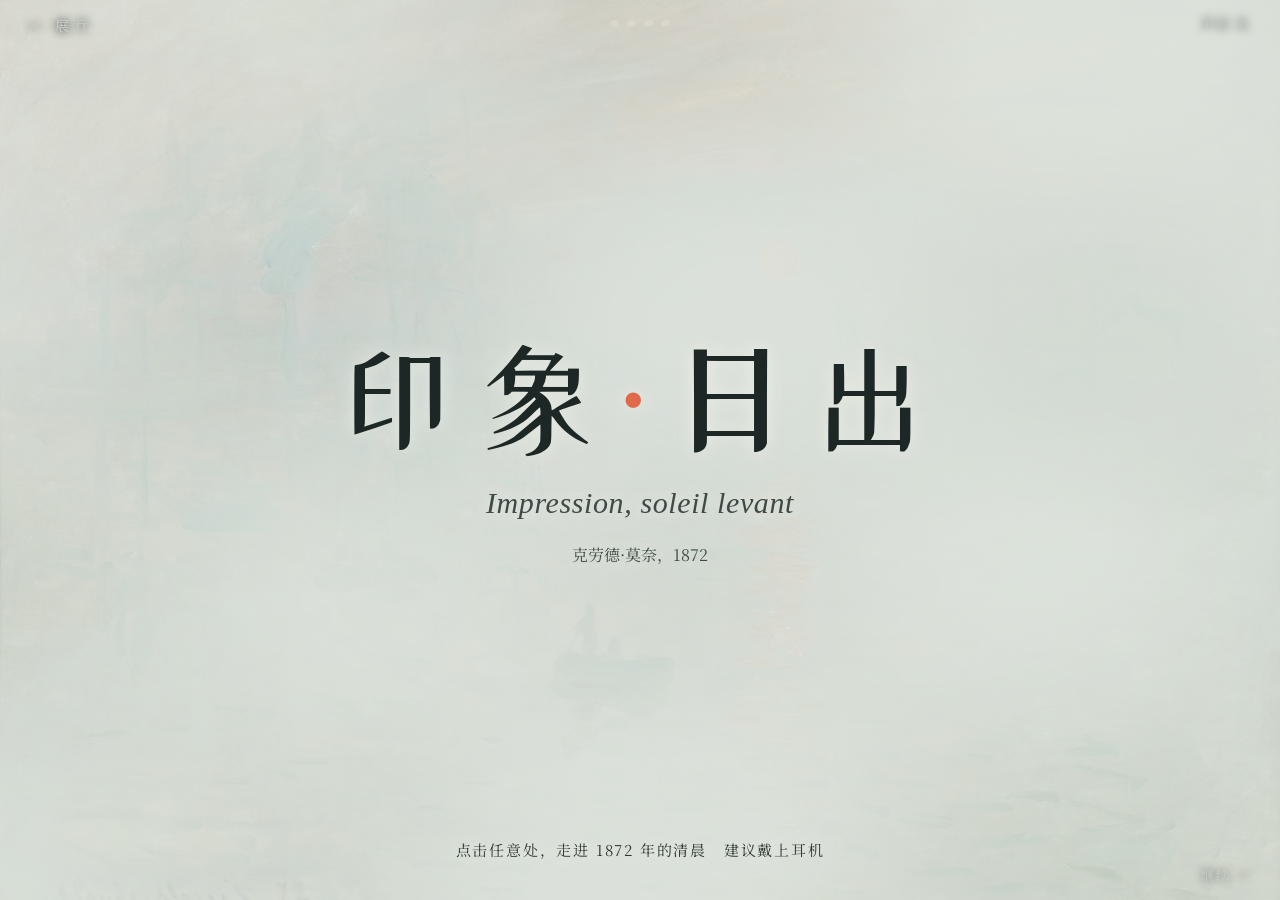
==== commit 9f590e14: "Fix blank screen on slow mobile connections Show the title and a loading percentage right away, load" ====
--- a/sunrise/index.html
+++ b/sunrise/index.html
@@ -10,7 +10,7 @@
 <title>走进《印象·日出》</title>
 <link rel="preconnect" href="https://fonts.googleapis.com">
 <link rel="preconnect" href="https://fonts.gstatic.com" crossorigin>
-<link rel="stylesheet" href="https://fonts.googleapis.com/css2?family=IM+Fell+English:ital@0;1&family=Noto+Serif+SC:wght@400;600&family=ZCOOL+XiaoWei&display=swap">
+<link rel="stylesheet" href="https://fonts.googleapis.com/css2?family=IM+Fell+English:ital@0;1&family=Noto+Serif+SC:wght@400;600&family=ZCOOL+XiaoWei&display=swap" media="print" onload="this.media='all'">
 <style>
 /* Layout: 整个页面就是这幅画。全屏、不滚动；场景之间用笔触重新画出画面，文字像颜料一样浮在雾里 */
 :root{
@@ -180,11 +180,31 @@
 function hint(t) { hintEl.textContent = t || ''; hintEl.classList.toggle('on', !!t); nextBtn.classList.toggle('on', !!t); }
 
 /* ---------- 载入 ---------- */
-const load = src => new Promise((res, rej) => { const i = new Image(); i.onload = () => res(i); i.onerror = rej; i.src = src; });
+// 手机上用小一号的原图，省流量也省内存
+const LOW = Math.max(innerWidth, innerHeight) * DPR < 1700;
+const NW = LOW ? 1400 : 2000, NH = Math.round(NW * 1552 / 2000);
+const FILES = [[LOW ? 'sunrise-m.jpg' : 'sunrise.jpg', LOW ? 290 : 590], ['plate.jpg', 300], ['sun.png', 14], ['refl.png', 245], ['boat1.png', 107], ['boat2.png', 52], ['boat3.png', 20]];
+const TOTAL = FILES.reduce((a, f) => a + f[1], 0); let doneKB = 0;
+// 先把标题和进度显示出来，不让人对着黑屏等
+wordsEl.className = 'c nobg'; wordsEl.innerHTML = '<p class="line title">印象<b>·</b>日出</p><p class="line fr">Impression, soleil levant</p><p class="line small" id="loadMsg">正在铺颜料……</p>';
+const loadMsg = () => document.getElementById('loadMsg');
+function load(src, kb, tries = 2) {
+  return new Promise((res, rej) => {
+    const i = new Image(); let t = setTimeout(() => { i.src = ''; fail(); }, 40000);
+    const fail = () => { clearTimeout(t); if (tries > 1) load(src + (src.indexOf('?') < 0 ? '?r=1' : ''), kb, tries - 1).then(res, rej); else rej(src); };
+    i.onload = () => { clearTimeout(t); doneKB += kb; const m = loadMsg(); if (m) m.textContent = `正在铺颜料…… ${Math.round(doneKB / TOTAL * 100)}%`; res(i); };
+    i.onerror = fail; i.src = src;
+  });
+}
 const SRC = {};
-Promise.all(['sunrise.jpg', 'plate.jpg', 'sun.png', 'refl.png', 'boat1.png', 'boat2.png', 'boat3.png'].map(load).concat([load('meis.jpg').catch(() => null)])).then(start).catch(() => {
-  wordsEl.className = 'c'; wordsEl.innerHTML = '<p class="line small">图片没有加载出来，请刷新页面再试。</p>';
-});
+function boot() {
+  Promise.all(FILES.map(f => load(f[0], f[1])).concat([new Promise(r => { const i = new Image(); i.onload = () => r(i); i.onerror = () => r(null); i.src = 'meis.jpg'; })]))
+    .then(imgs => { try { start(imgs); } catch (err) { showErr(err && err.message); } })
+    .catch(() => { const m = loadMsg(); if (m) m.innerHTML = '网络有点慢，图片没有加载完。<button type="button" id="retry" style="font:inherit;color:inherit;background:none;border:1px solid currentColor;border-radius:14px;padding:4px 12px;margin-left:6px;cursor:pointer">重试</button>'; const b = document.getElementById('retry'); if (b) { b.addEventListener('pointerdown', e => e.stopPropagation()); b.onclick = () => { m.textContent = '正在铺颜料……'; doneKB = 0; boot(); }; } });
+}
+function showErr(msg) { wordsEl.className = 'c nobg'; wordsEl.innerHTML = '<p class="line small">页面出了点问题，请截图发给作者：<br>' + String(msg || '未知错误').replace(/</g, '&lt;') + '</p>'; }
+addEventListener('error', e => { if (!SRC.orig) showErr(e.message); });
+boot();
 
 function sampler(im, W, H, orient) {
   const w = Math.min(1000, W), h = Math.round(w * H / W), c = mk(w, h), x = c.getContext('2d', { willReadFrequently: true });
@@ -197,8 +217,8 @@
 }
 
 function start([orig, plate, sunI, reflI, b1, b2, b3, meis]) {
-  const noRefl = mk(2000, 1552); { const x = noRefl.getContext('2d'); x.drawImage(plate, 0, 0, 2000, 1552); const [sx, sy, sw, sh] = CUTS.sun; x.drawImage(sunI, sx, sy, sw, sh); [b1, b2, b3].forEach((b, i) => { const [bx, by, bw, bh] = CUTS['boat' + (i + 1)]; x.drawImage(b, bx, by, bw, bh); }); }
-  const grayC = mk(2000, 1552); { const x = grayC.getContext('2d', { willReadFrequently: true }); x.drawImage(orig, 0, 0); const id = x.getImageData(0, 0, 2000, 1552), d = id.data; for (let p = 0; p < d.length; p += 4) { const v = 0.299 * d[p] + 0.587 * d[p + 1] + 0.114 * d[p + 2]; d[p] = d[p + 1] = d[p + 2] = v; } x.putImageData(id, 0, 0); }
+  const noRefl = mk(NW, NH); { const x = noRefl.getContext('2d'); x.scale(NW / 2000, NW / 2000); x.drawImage(plate, 0, 0, 2000, 1552); const [sx, sy, sw, sh] = CUTS.sun; x.drawImage(sunI, sx, sy, sw, sh); [b1, b2, b3].forEach((b, i) => { const [bx, by, bw, bh] = CUTS['boat' + (i + 1)]; x.drawImage(b, bx, by, bw, bh); }); }
+  const grayC = mk(NW, NH); { const x = grayC.getContext('2d', { willReadFrequently: true }); x.drawImage(orig, 0, 0, NW, NH); const id = x.getImageData(0, 0, NW, NH), d = id.data; for (let p = 0; p < d.length; p += 4) { const v = 0.299 * d[p] + 0.587 * d[p + 1] + 0.114 * d[p + 2]; d[p] = d[p + 1] = d[p + 2] = v; } x.putImageData(id, 0, 0); }
   SRC.orig = sampler(orig, 2000, 1552, ORIENT.monet);
   SRC.noRefl = sampler(noRefl, 2000, 1552, ORIENT.monet);
   SRC.gray = { im: grayC, W: 2000, H: 1552 };
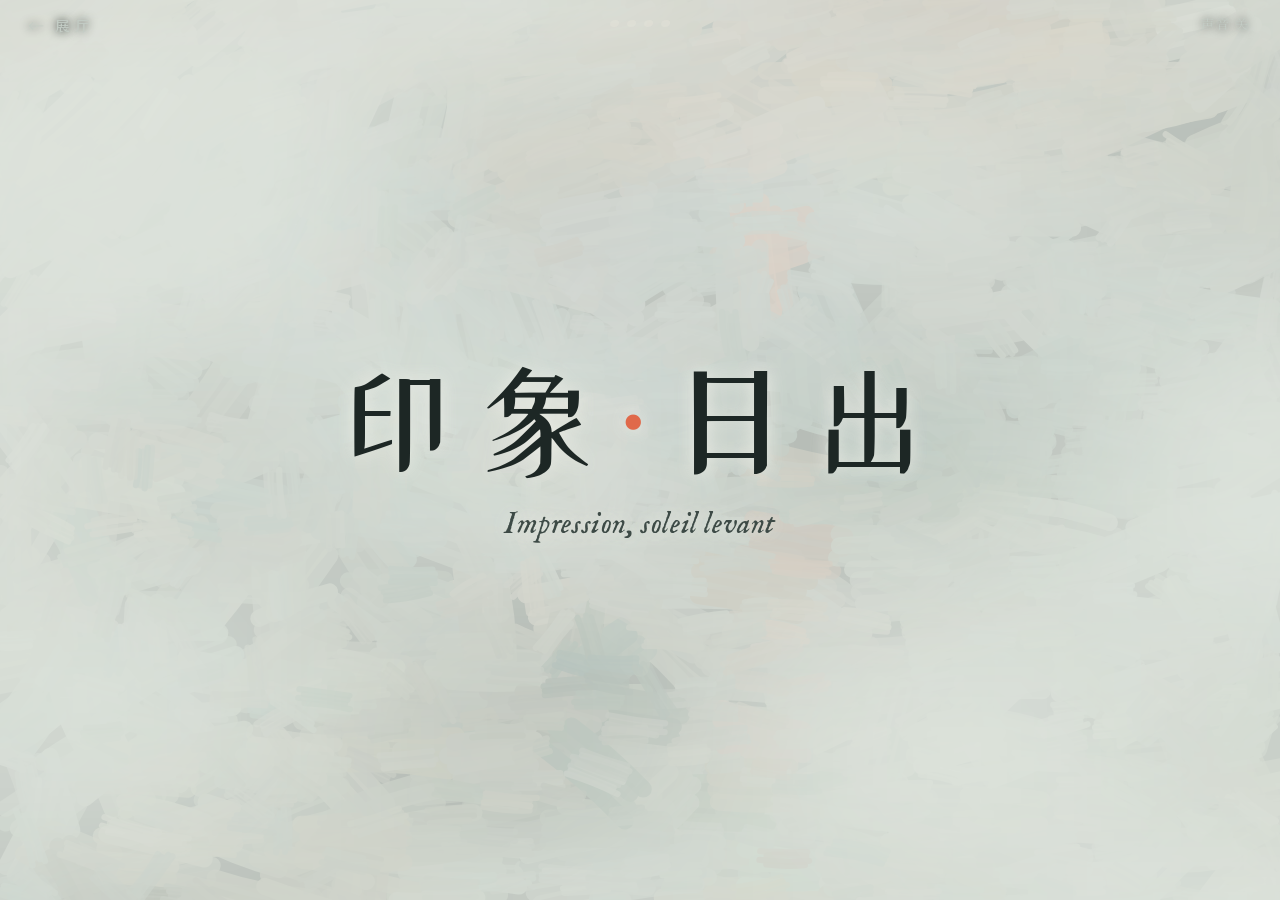
==== commit d99a44db: "Bundle fonts locally and add a deployment guide Replace Google Fonts with subsetted woff2 files so t" ====
--- a/sunrise/index.html
+++ b/sunrise/index.html
@@ -8,9 +8,7 @@
 <meta property="og:image" content="sunrise.jpg">
 <style>:root{padding-top:env(safe-area-inset-top,0px);padding-bottom:env(safe-area-inset-bottom,0px)}body{margin:0}[hidden]{display:none!important}</style>
 <title>走进《印象·日出》</title>
-<link rel="preconnect" href="https://fonts.googleapis.com">
-<link rel="preconnect" href="https://fonts.gstatic.com" crossorigin>
-<link rel="stylesheet" href="https://fonts.googleapis.com/css2?family=IM+Fell+English:ital@0;1&family=Noto+Serif+SC:wght@400;600&family=ZCOOL+XiaoWei&display=swap" media="print" onload="this.media='all'">
+<style>@font-face{font-family:"ZCOOL XiaoWei";src:url(../fonts/zcool-xiaowei.woff2) format("woff2");font-weight:400;font-style:normal;font-display:swap}@font-face{font-family:"Noto Serif SC";src:url(../fonts/noto-serif-sc-400.woff2) format("woff2");font-weight:400;font-style:normal;font-display:swap}@font-face{font-family:"Noto Serif SC";src:url(../fonts/noto-serif-sc-600.woff2) format("woff2");font-weight:600;font-style:normal;font-display:swap}@font-face{font-family:"IM Fell English";src:url(../fonts/im-fell-english.woff2) format("woff2");font-weight:400;font-style:normal;font-display:swap}@font-face{font-family:"IM Fell English";src:url(../fonts/im-fell-english-italic.woff2) format("woff2");font-weight:400;font-style:italic;font-display:swap}</style>
 <style>
 /* Layout: 整个页面就是这幅画。全屏、不滚动；场景之间用笔触重新画出画面，文字像颜料一样浮在雾里 */
 :root{
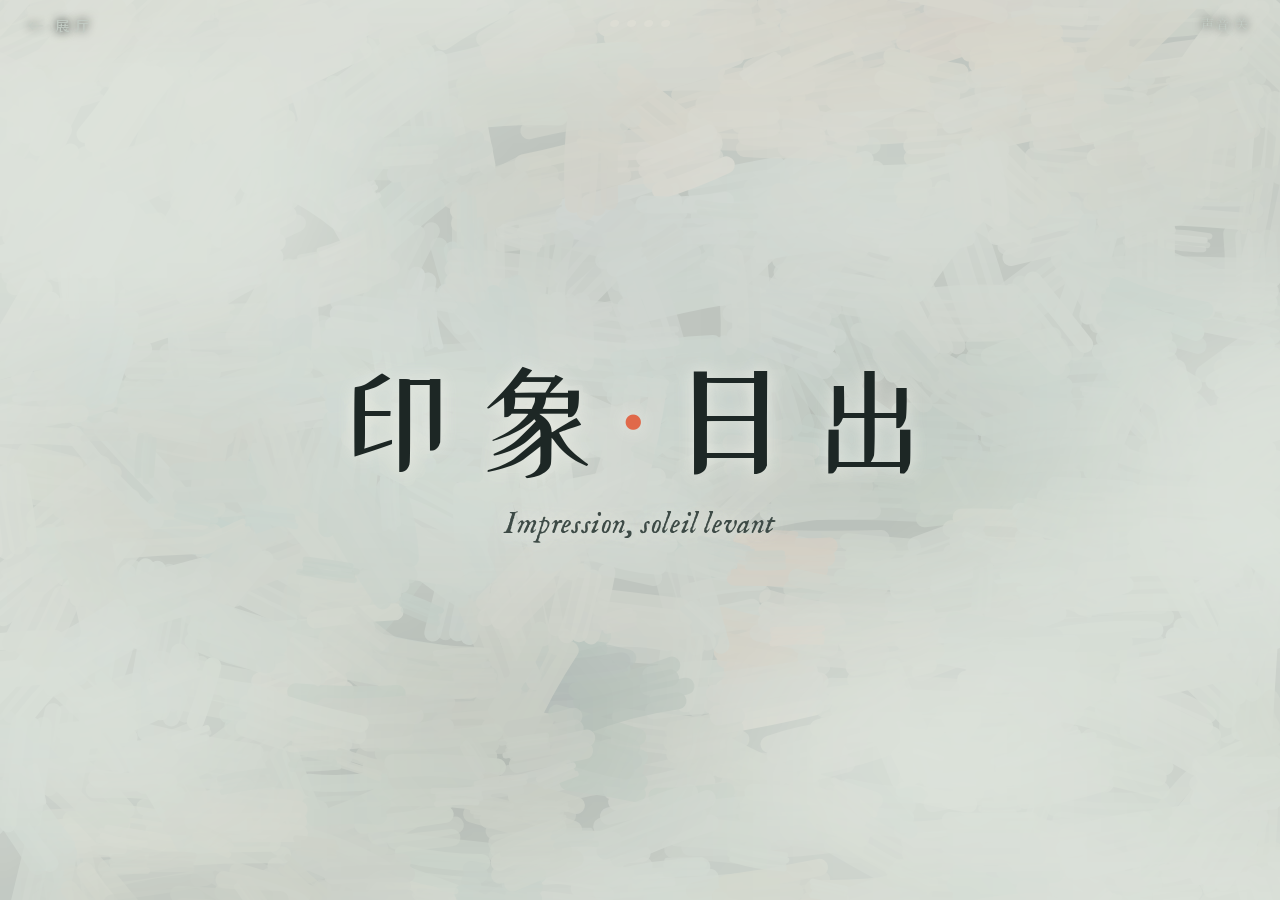
==== commit 3a2fad77: "Open three more Monet works and refocus the gallery on Monet Add Woman with a Parasol, Haystacks and" ====
--- a/sunrise/index.html
+++ b/sunrise/index.html
@@ -119,7 +119,7 @@
 </div>
 
 <script>
-const ORIENT = {"monet":{"w":125,"h":97,"step":16,"d":"dnrtx-q9D89+91rk--+BA7+2++2tzfh-IM53735-z++GEC981-J---DDGHGBBC987154sf/B/+A/8-7AF-88w//9/EEOE-u-+--8/9/BCCW-9+D//8/9-a-AAB8k--z0z05-s46-zsuyy--5/A7x-+782whw4BB658814-7z8+B9/-i---D-AGA/BEEB779+vu-/AA/-+9++9AE896559FFFGE78EICFD/OLBCC/+8+CABB-33--770rqIy4133B71w-x10319B168+0wz9z54322353339989J56429+9861-7/--/+8A9--47+B--+A66+/GB9+/CF+/+64042j9AA9C-EA/8FCHCAE//9-B/CB89HED6-qt5w1y65871xwz1w0ys70vq-1xy1243182523757799548967698A5877539++/+94699-jy++57/69A-+/8787458223GD+FAAABA/5/7A/BBBF-4+++87/B7----dS9015943yuy1xst032ytqy3y24353w463-444486840v+43485+94AEHA+B82599-K5321--GA/336777+788899+85EA87DA/3636969C+BCAA+896AD/976---ZWuz3621zutyxuttz34yxz0zx02xw38A60z24331y695z-234744989DB46866656596442+3A/8667887A+89++9/--D/96B61x-0785+A+BCELHCBBCAB/DD/9-ccyfk-sytmzywvsq011uy430vyywz7766314544vt28541468774z76vz0556765788876984+/9975546097773/95788753346828+7A+8/58DD+AB+8/CJ/69tp--emrtwwx1wsxss020oz67574yw499/988443--69Cy22444799z455556567995B676667789/989950284+A884677575557777+47++9+99+/w-1277+B+45---B2qm-0xxwz02zy0zyuz135683368B9797869-957421zyy16762367888783-76856566778AA+697766899767769976667796897789+999BA6-z1-356vyt-MX-w1--xuvv00z1zzwvuwu250uw1751x4076v--5398200z19/87478879+52116/9866656677313-456458678+839/887/B78+988999+86/E//+8055551xrx-Wx-76wttvxyuwyzxxtttw12zxy18-x16910qp-439xm9879GB+7698487455678766677796152-2L-2356/78/++BE67986667877+/+++99B+--A+88777630x-bp-351rvuzxyzxvwv3-x111107749CC+Brssz12+-ll-+85--7566438788978888+65356761w17/+///+A89+/9-F+646++878+9/98988AD/--+9//+76/-xtkg-x-/3x01ywy0wvvrr--wuvxw-749FUC9svw236+34pz6/CAA65896467789988778674588/99+/A8H887A/858s-E//B++77798798+999+8DEJ78888364-3nlnJ--1z11-ttwyvxuux2wx0002401+CS13wxr14+-1-mx1zd3++658657+97879658876788895496ICNA8777656--C99A++648A+6899B///CB/976788450489-elevyxrqr-xwwrtwyv3yy1341xu533-z--pfz58x--ly4-e-/++868779+---31t7556898895-HBACG88659578CJ/+7BA643599999/A//ADEA+B9+/56q-7-q-cjnt0im4suxuwytvtkpsmy57wuwzy6-y-hhav-A5-bgz-lfi55+943535-f---5--8/989+9A/AFI-7C7584+-796/8798+46449+/999/+/97684A75668BDDtqfgnpxwqsyywvvvwxxskquox+-rswv15nejp9m55321ihn1vg-68CA6566626017+A8AB++9A//AELHE98+8+/57/879+8866895678/9+8+67654488787768---jljpm-lrwxwuvyuw-2rjgpsy6uwx1780mZZ-1r7603+---6ve-0578687684168A+A8-A88799+9/9B/7+/DC+77C776+AI99A867259+99/99841+B9+84454-U---d6--pqx-xuxyoy2yifaqxtj-v-551rmcXLxs436/AA+98xjz59166775655B7+//DJ-67789999+A96/ADA98B/777/+8B//58868788+67+8+2396A----8/F6-he--ssrr-uyvvx31wkhdnwuq--wz55wmwl-tu016ABB/967ht56124544z--75B9579-388898897x9+++776898755BA99688577/89+86AA9AC752-RMB9-567-kbxssstt-ouzz1400skoostu66wux9xpok--wwz39BBp89+h983247745/+--7-/66w26899//98737883758669877B+7676848//87+A/DA//CA7A-KA9783546--prp--otm-531zy0vooi-985zutu9pswomitw3z2/--N84--43-7674164119/-67898++8//A/998774+6944B++A-799F+74--/A8/BL-A+9+75/E878878+49ffilrw-wy79/51wsrusviz894nmrpjj377pk4/-pss--PA0b-99-657356778B--799977A/7AA+9/72667A+96++8GB99+8---799+9+AF76/9+8+6/K-8AB//3-icjp2x325/57103-xtw2pmlt0-qqqsu37-r-5-pm-22z-/8qz8+-448889+CA737++9978B+8+9/-96z-89+6/+A/+TB+J//-T--EA9++B/++A95777AD-4/B570hicjp-76wx5x3s-82612ulil11wlnqy01168uuieh---59---12129999+9+A++3476BBA+A67E98+AI+78+B-9C+38-58H+/---8/DCCC/B/A5H9677/+-EDHBE-lkhmmo-A3368B+53394+xsp814sipzz031AEqvqjiV-F----vt3-s879BB//9+A32/+A//A9--C743DKB99E---E/-HG---3z-B98+/DHA9DC/v---788+-889--5--lii-zy--1-D/zvvz1+-rp-264-11vv56K-vt-ifbP--QO/fh57g-88//D-H/849A+/C+9864468/+ACAKB+Q-ED-KG-+o39KTA7-EEGGB/9+433--49C8885--58hgnhrxvvv0w-Jmqu--8-RMMC/7-ruuw-75rosqfcSB-cab-ef34-EB8ABFP9F-+-795D-576505/76FJG-FDJC+D----9uJFCL-75O-9-38++789768/E98/560w3miqm21y51217+z70j-51HDMGFF-qrrs-88821--eY/-fY-ghf9+LIE7AAFL697986007625417--26IPSC+CDCCC---4----CB--/CA3539/B6/CD-/6FA9868--0pgw3106DOT--858zm12x-z64t-DjcntOP7546EAihslad-nff+/IP/9757982w49A316300----ffhSaZ69QLHBCCCCDAD/-B+--/+855B+AJ9/A---tG-9+/BCcnum--xx-LRS-q-552x2zzr169---YYi---3665EFG--n-ouAOb//j---m336-6563-4043-CDF-7SYW0pl2--ICni--/E-+-g+90-78889--/-AA+6+33-b+A961wr-ikpww-PVYk-lz68v-+9-GE---5r---sp454-CGNFFJ---/heBAj5C6hEB-345-zwz1CAJC7-n-ULF1vuDK-HG-dZ-C9rB+p3-0k5++9-jmI-FB+8BDCGc--57B---borsukVYX-/i1--/ywACCGed+EV--irk17CGBFU-GGGFFFZg8-h-A-hDBt03--mi2z-95+D--F59D801D---D----ca--+9B5-d9+/+eii-aV-+BBEE/-8-2B-D--T+5tstUgkZffCG-nsr--cCo--API-fhOCCB-s-efk1DGJHUc-3hi8-aS-043v-gZD99--68D-e--FB114rlTGEKH-ddf-9/FAgfIC//gje-h--BFNJB6x576BEA6snwposjYelCXgP8toz38lb42-j76-cfg-CFE57DfejjfRPRUN-n--7-Yaiz22t45X-7/JI447Zd--HI-FCpkVRJKj-cX---8ABZf++7+-ig-ghy-OKEEF/225AC---ktooxvu667jhe-ji-B9-e67JL+8-ded-CBDA/-ffhhebZXYd-hdk-Vafiz65x/CD-11C-20uij--JR---YYWUP1m-YUdY-7/B-a/4-QOe--iryzNHEGIR35+E-----fpqrI35--dfg-fgA+3kf--BFCDviffo+/D/BAYeihdZaZad-cdff-Zb-AACEBF/72--744-hfeJHLNFKXbXWP8-ZaTbZVA-B4-A/2-----lw02-FDFWc/BAFE-hADa-zxq9B-Cce72feA+8hd-9+CA7-ged-+Aj+98-gggbXaaad--dfd-bZ-A/ACFA8+9-C/DAmcYNFGHJMKVdaXVM-ZNMdg-ACA/-BA+AAACImx49+HBDba/DCHFJKF8--66z++-5hdD0ii-+Cfg-JRIA45jgD/A/-98-ceij-dYZVYm-ced-gkp/7/CECBBBF+CFBkbQDD/DGCA-ebXUXfc-Mbh-CCBA-A+8BCCBN-298+77-ecDCABE-Bchiwt-t--/5li--if-9-ig-MSHD-ohfA6A-ii/Ocegegc-QQY-3facbnqr/+/B+ADGHC+ABB2hi9/ACEEC/lfWXafckSTge-ACAADC--EBCC99A+/+0-a-B88--vz--hpo---B7----mjb-++-o++HK8AAUf-EKUhg1-decbdY---aI/9bdh402BA++9ABEG79+AB-fSHCABJGMB9-RWYdakPOcde68A-BA8888/ACCA+++-GY-477--1-G+--5---A79J--qec-+B97/B/m-VDP-FD--ggy-+/99BBC7/BIBBRH-44/CEFA8CDEF7/CC7rbXDBFXfecRBaXUTaZ-CHYX-5B/+BC+75+ABCBC/9---Ue5+5-/9HMTg--+/B//ADRQkl-86-z857no--DFBC999e-G/8+ADEHFGDCG++D-WA9BCADA+BADDBBCHBnffdgbadecQPWPLJJio/-gUL-DADEF/8+BDCAD/---J-J+7-34w8FDMhol98FC/AADF4-C9B9919B-q-t-8/A+AEe-E+76/FFDBCCCGBABE-y8A/898++/B++B/CE-ZbVWV-PbaGUVRQLHS-E-fWJGKCHE+-8A+CECDDEIF--D//EB9B+DCDDI931BA/ACA+B6++J-B--/-67+/-7++7B--JEC-BCAAACBD-DA//B42BA9+++--/99A8IDDfaYXGBBG/-CMXdVTTPCC-FJHIFD+6-HFDEFC3--LN-HA779/+FE6--CGCGFC/BBCABAgn8CCBD++--+GHU-C7+BE9+A/DBADFGBAB-799B/459/HJFIUi-2787SCCdaaW-ECGFEHNSeQOI/9//AB+B9A+7/EFCBA/6-MPIKI-///D7y7+tnt/6C++BCDd-99eeEBBH-6AC/AE--YH7AAFC48CJA/-8//9CT--8CF-A8-AA6-bgm6689/AB-A--QDEGFAEIJIO-R--EDFBJB6BDGHBACA/8+9CK-GUs8+9-414-ian9BJLuDC-dg-uffDCDVe-CD+/-I-UQKWUO-lp-4B+7++B-D--g8CD-C-Z-DFEikAA9A/ADII96+97/DGCBSHGDA/-9ABDABBBDGG658CFAB-BE--/C-89/A--B-abd----3AB-eikgffBECN97p-/--/jY--ZZUhhhnn-AFDDG--ppfgF--ORaQGF9XQG//DOCFHH7+C658ADEBCBFA+9+A+9AAA/CDCC/7+8A/FEBAD89/A897Ta-IJVcd---x9ADmge-Pfgo-CB97k-s-9/dgfdahk-eihg-B-/B--2-jh-LbXHM-C5664QMFC/9-FDA45IA/EDBB/+/FF+//E99BG8A/DA/CHE+++CBCEHA+/+AB79IK/A1-hr--3B8A-epDIdhy2B98+C/veUAcegd-hY-nifgl/dgAA--9mhYLcaEW--8502GNLGB+aKG--7DBBBA7B-95A9ACE-5DL-/BBFCBAC/-/BCCDCHHD83AB79BC+uzvi6BB8D+Ebfl--ddD6//+ABB379-demknkaghkhfiA-p777P-0DIFbd54kg24u2IC--+9/DE-A-A/BBC9DMX-EABBGKE/F-DA/CDA/A+2++A9/-A/-----F/DDCKaifrn-7----fi2CcgXKBMY+DEC/-------fgj-rhe-G---MH-ACCiXbd25g-62HDKJ--8DEEHC-HEBDED/+-J-CCBB+D8/D-B+CABAC/++/A/EDC////DFEB386AECJeh-8C6--tkj1whhkA/TUDCBDLTH---TQgi+CEfdc---JHELS9-tgdeEF-587/GSUB77-IAA46BCDEFBD--Dy/D8/8C9DD7+9AACBBAB/BACDA/BB/AACD3x62541-eg-680qyto-AA-g-EIFFA+AABDFOHLIZhhBA-fd-+x-KTIMbdlkZOLEEBDG--kYURBD-D+AA8ABGHEB8GHF+BDA77/+B-499+/FH/BDE8ADC/+BCBB+A/924w341ig-zs3L-ui--/B-o8FSFB/++8+//8CJDgjmpC-ecCAys--B-caZEDG-B-h-P--sxpg-TOFEDDDBBFIHD9CHCADC/+7/C6C3764AOT+9+E79CEC+FGDA-A+5A---8-hd--w4GED-g-9CJ6/DLFEA+/9CFF-PPD-gheEFPUbC-l-DB-c--CDMa---89+B94--8EEGEC18ABBBFHFBECBDC//A6-36k77/AGF/+9D-FB++7ACO87-G-68CE9-Xhr-1+-76-g-/+-/CC/DEA69+BDB5--D-vM--XURSGFz-EHacef-MWg--/8+CGC9-GEDDEDC/9BDCBFDB//B-89+ADG-639G-H+AA+ADFKDB5-698IFA/5/A976--gjp37+-99-hyC2-h--x9871u---/77---k-nUTbOJFI--ceZa6-jYY-7998AFDD-79DMFDECAABEBAACCC9/--ABBCF-77BF---C/ACBEAGD6-F-DIIA8A9A/C+--jhq29BDDDBs-TB4BD/r670pq----76Yb-D+8-Un/FFON-hebg9CBHSD7+A/2--A----7BBFCADDBACDB++BC-CBCBCBE99----/979AAA/A+85A4y++CCD-ECCA-njgq08+BGFEpia+9A-a-650rttt-1k-VOCBCB/C8//BJQfl-ff-GADZVL+BA9/BAC----/AABGIEBBCDB68IH-C/CDECCB---B--54976319A/oqy479GEBBA8++xolg--A85247-gpv7W-hz7+8v10-M7i-QTGC++9Av8+DBxlmfm-9bgveb07+szA+//A7EACAABJBECCCEGG9D--JFEHE-R--7---44278836/C--27+//S-/--988x-cf-C/65yyuojkl--s8+---tEBE87--INHE+9//DC+CM-n--157-f-q2150---ECBH-9A--ADVEDC/BDFL-DHFB/E-F+-1z47F-8--9A/1+DDg-AAAA-N--+IC+/ZfcgoA8h-j0riioqbe--BF-w-GBB5Afde-RPF-FDHE6DJI-k--2ggg-C--6ldWIGDDF4+---A97/DBCDABC/AB/89/B-98456AD99B/8C/-FHD--CECA8C-556C--Ymiip+/-0t-meimqldr-9AAA-CEFi-ge-5-YTQHNME9LJGD-VTdij-N-h-xqgdO-KG-z----7+B/DCABCDBA7/+9CBDJB97DDBBABEG8AB-DCEHCCC8EB9054x-34-ngg-5----cbYkhhlnoe--ZNECHP--ee-0GXRSNXJCBAPJEmg-aeg--3-Apsif--8CB5--ij89AIHDECCCEA/ACFHEDCBA/D+-HC9/+998-FCDBABCDG--3-2-----knh46rtF---Dpffhon-WUeo6CIL--96ABJKHNOOHHKcZeqxwIQZd-CHM-lhcdv--A88L-bXND7+CDKFB7+B8+/BDA98++//5w--CA778+-KFB+7BIBB+-7-eEA7pppnZA9oc-vzz-feffff-dYjqzxDJGA-6/BGHJKJGHHG+-jki+BGY--HGF1ulghmec+BBE--VMH-+BEHDG---BA/BD+8+6795344uBA8+A/5F97ABBB726E-+A+9544-sl87ws93-3B--jhiejbZgbrl-U-8-h-GE+EIMNHDBADH--9//CFIKHsv7B--xR/+BBIQ-Y-837878DHj56CA+AEC65t125693-9-89/9+D-8BDAA9--G-9+6864qkn-+8uq-------fgp-4gc3ujS40c-y-PJGC/DQNJGCBDD/B-5+CGHIMkm7CGD/C/9/Aaf--i4679988+-++99A//BE-tA886D--+888+++D/-/--y8B8+--48--xkijo02yvt-iu--db-o-3-H-wmfD-fel178-MABDDKOG/AB+BBC/FD//+li6BBBA/A/E-kj--z69/JH+/++A+A8BAABJ-CF/888--6+A878798A8/z17++------1tkjiorxy07-c--n-Z----+-IC--DD-ed-6ADS-/+BDLHDT/8/DFDEBA9oo-ACABC+9BGWn4+9866+EC+C/+/8DD46/EDBCB+9+8F-18A93433-++++/98AK-07347nkkLpmt-+B-a-7lsY--------A89-n-c-ADDHAA/ABC/C/C/3LJEC9+8-THEB++DA69D-i8+CC89A/7699+++FIC-pFAA-9BDDAzu4+869A8CVHJGBA99-T-z519Hiklomlm-BF5-/--56c-----bAA//59F--AEE//AEFDCBB+/XfcB/9/95A+EC965DEE//Ay68+EDCC/9+/6++9+-98+B/--A8CF-tz4786A/9/H8AED-v+L-A5u08-llmoe-prjQ5AA-9B/-AC++---AB+6A31FB-DBDDJA+AAFC7895688/+//AFQN4y9EIC3y79/99CACAGC/A/+85-8/BF83166+BIC/+7A78978A+///A0-G-z2040jlli--7----v4988ADURG/++-4+7479wx--268-/C///BQG59E7-/BA++9/8-D/59B-B899+87AECBACECA+--4FA/A--325789FD899HD/+6+ADCAA+4zJNl-B9wnrniho-ecYpr-99++/dbE/+5c-/7w665o-w+9+/+/A+BCEC77A7ECBC8888-GJA3/A--9A///9A/+CLEBBA+9w5997+D-977876+AA+A+-F88+AGGFE245HKRSH+xv+-ffumh--ik-98+90-c/----ei---77-9+ACFAAA+67BB+/AA/ECB+889AbX5AFCC---/DA/9//DBBDBBB+5AL9268/CGHFDA9/BBAC7-E/88/BCHU959+A-b---+5-SYE---c-h-3----8+97AG/+-U-q68HC//A++ADB73+889B+--/+6++9A-60/FCBA58+/9/99ALC//CDC968Q-278A/DDFBCAACE-u78A++BCB/Al-+C+1-RTlm6BE+P-gj---/-97--ACBC+CB/v2C978CEFB//8OHJJJGGHA9/+9+/64/++/A81RFDD++69+9+++/HDA/CCEG+7C9///CBDFGDFHCB7116528ABGFCDFFDDAwu-S-x3C-jgcbb----8+A/AADBA5/9-mA+++-GGHN9+SRGGIJJKL-CC+//A++9++559BKGGtq---/9++/99FDBA9AA/8FE/7+CDC/CECGC++88EC9D9+GECDGE99Ey12130z/Gpk--bd----HDDL-/B9A6---/AA8v-CD87BCB7BEIJKH//CDAAA8+6/BFFEF/AB7BBB+DABFF79AAAABAA+5-EA/9+BB+9A+DBAB96+/BCHF9A/DIL0z--2A-z5x673mda-h---BRBBCB+/+---AC/8BC----0+AA/AC/8BGEACDBEDBCCGDGGDGE7AC7A//BACKCCGF/ABEAC///4-NCADFECDA8/AABCAABAC-KEAAB-M751-2-8AC+98-gkfW--7+/A+/BCEFDCBAABE8AK--P-67+-FCA96577BCEDCCABAEFFAFGGECB++9/CB//+BC-8/CC/D79/EOIDDH-A+/BAAABBABGBAA6ECEHFCEF--3-w8B21-PUa0GW-QE999/BBA+GF+798/BBBC5CGKA7--4735437+BBACEEDA/AAADFCEECBA96-7A////A69/99/BBBBDCBEG76BBCCC-8BB/+D8--CFDBDCCD--zxr--Gp0--Thn-f/7DA/++ADEABGGD+8+ACACEC-k9A75+135848BCBA/AGOA///+E749+/AAABA779/BD+99/E/+A8DB+xv7-EFECBC91A9A9+87/B-2/B///+322zx+G-o0/AGXkkk-p-FGIB/CBEDABE/+HC+/IS1-C86-GDA+8CD8+-/AAADC999867/+A/A99/CEDACBBD+98DDB+B5+A93CGDGEA9+/+CB9+9+99/87z5+69++63502//-rA/71-ki-z-SIIKHADGIFCBB9ADBBD-t1DB+B6-FDA9BDCA7CBCAEEA/99769+/ACAAA///AFD////CDAHBF82C-EEFGJCECBDDH97++99/+/-55969D/8ESk-A+ppCAC2qeI-q-SNHHHFECDEECBBB7+BA-67+/+DH9GEG-AEF+9ABCFGA9//964+++BABBA+///AAADEDDCEECGA6AAFDE+DCDB/B/AA8+/ELREFIICCBDC/D-no/B4pt84/-lY9/+6---FECF/FD9/BBC4FTT59/+AA+46DBELICC/+BDBCCA9BD8x5ABA/ACC++99CC66/DF/8/BCD9//+B/+BDDBA/A/BDJ-DA+7BDHJDDDHM-A+uq67--x156NeJ+9-nkgcb/MQMI-ZXI9HJIJOD/F-iPE2IG6ADICA/BCBA//AAAC/5CAHI8/ACBA98989/BBB/899GFH/CBA99D8/GDC/BBA/+99/9A/CHCFFGL-9769CB-Owt8+fcUEE-iecb-LOSdZbZWSHOQUPPNBPfeaNLPOl-KDHGFEEABBACA/A-HC--+/B+DEDA726/ACBB+++9DFGBFBA9767ADBAAE/9+++973FHBC++/CBHF78/DEDD0sFFhk/+//-WUU-JQH-8BEOMDKMNESSEFdcHMPfO-WV-EGLIB8-GDGC8A5EABEBBB+2AEB9W9BDCB/A89ABDBBCBB+3979A/+AA+9+8/9786ABA--xA/AF6DHGCDD+9CBXfHC9+/GIMDEB+99/AEB+CDA9CGGDWQCBH-A-HNSFDIIIHFJHD+80BBDBBEDB/5+DGIJ-ha//AEGB//CBCB/9+8A/7//+AB03-8+AB+7-SD8AD++9C57IFAE86AB9-cMBA//HCI4BE8++/ABCAA+29+++9+F9C-a--HNWNCEDBEDDH-9+--9CFFDGGC-/DOIFIc-6+BFBB9/BEFA+6CMGE/9A897--HA/+ABA8CF/H/8/AB/-+BB/AABA-acM8+C/LFB5/BGEA+CB+AA8+/+A/+/BA-hc--X-bGBFDBAABFD+BC/8DHDAGGB-/+-GE-t3+BBC+AA8ABCAFGENGCC6667z10-----DB7/-8EEA+/A98+A--/A+7--gB67DABEB1DDIGFDEAAAAAB/8+A/+8/9pa8AGAAA/+BC/+8+F/8B+5/M++/DAA+5+GDBpyBJ9/ABAAB7---KGDLA7666962------884999--34A8797--h-H0GCe-","W":2000,"H":1552}};
+const ORIENT = {"monet":{"w":125,"h":97,"step":16,"d":"dnrtx-q9D89+91rk--+BA7+2++2tzfh-IM53735-z++GEC981-J---DDGHGBBC987154sf/B/+A/8-7AF-88w//9/EEOE-u-+--8/9/BCCW-9+D//8/9-a-AAB8k--z0z05-s46-zsuyy--5/A7x-+782whw4BB658814-7z8+B9/-i---D-AGA/BEEB779+vu-/AA/-+9++9AE896559FFFGE78EICFD/OLBCC/+8+CABB-33--770rqIy4133B71w-x10319B168+0wz9z54322353339989J56429+9861-7/--/+8A9--47+B--+A66+/GB9+/CF+/+64042j9AA9C-EA/8FCHCAE//9-B/CB89HED6-qt5w1y65871xwz1w0ys70vq-1xy1243182523757799548967698A5877539++/+94699-jy++57/69A-+/8787458223GD+FAAABA/5/7A/BBBF-4+++87/B7----dS9015943yuy1xst032ytqy3y24353w463-444486840v+43485+94AEHA+B82599-K5321--GA/336777+788899+85EA87DA/3636969C+BCAA+896AD/976---ZWuz3621zutyxuttz34yxz0zx02xw38A60z24331y695z-234744989DB46866656596442+3A/8667887A+89++9/--D/96B61x-0785+A+BCELHCBBCAB/DD/9-ccyfk-sytmzywvsq011uy430vyywz7766314544vt28541468774z76vz0556765788876984+/9975546097773/95788753346828+7A+8/58DD+AB+8/CJ/69tp--emrtwwx1wsxss020oz67574yw499/988443--69Cy22444799z455556567995B676667789/989950284+A884677575557777+47++9+99+/w-1277+B+45---B2qm-0xxwz02zy0zyuz135683368B9797869-957421zyy16762367888783-76856566778AA+697766899767769976667796897789+999BA6-z1-356vyt-MX-w1--xuvv00z1zzwvuwu250uw1751x4076v--5398200z19/87478879+52116/9866656677313-456458678+839/887/B78+988999+86/E//+8055551xrx-Wx-76wttvxyuwyzxxtttw12zxy18-x16910qp-439xm9879GB+7698487455678766677796152-2L-2356/78/++BE67986667877+/+++99B+--A+88777630x-bp-351rvuzxyzxvwv3-x111107749CC+Brssz12+-ll-+85--7566438788978888+65356761w17/+///+A89+/9-F+646++878+9/98988AD/--+9//+76/-xtkg-x-/3x01ywy0wvvrr--wuvxw-749FUC9svw236+34pz6/CAA65896467789988778674588/99+/A8H887A/858s-E//B++77798798+999+8DEJ78888364-3nlnJ--1z11-ttwyvxuux2wx0002401+CS13wxr14+-1-mx1zd3++658657+97879658876788895496ICNA8777656--C99A++648A+6899B///CB/976788450489-elevyxrqr-xwwrtwyv3yy1341xu533-z--pfz58x--ly4-e-/++868779+---31t7556898895-HBACG88659578CJ/+7BA643599999/A//ADEA+B9+/56q-7-q-cjnt0im4suxuwytvtkpsmy57wuwzy6-y-hhav-A5-bgz-lfi55+943535-f---5--8/989+9A/AFI-7C7584+-796/8798+46449+/999/+/97684A75668BDDtqfgnpxwqsyywvvvwxxskquox+-rswv15nejp9m55321ihn1vg-68CA6566626017+A8AB++9A//AELHE98+8+/57/879+8866895678/9+8+67654488787768---jljpm-lrwxwuvyuw-2rjgpsy6uwx1780mZZ-1r7603+---6ve-0578687684168A+A8-A88799+9/9B/7+/DC+77C776+AI99A867259+99/99841+B9+84454-U---d6--pqx-xuxyoy2yifaqxtj-v-551rmcXLxs436/AA+98xjz59166775655B7+//DJ-67789999+A96/ADA98B/777/+8B//58868788+67+8+2396A----8/F6-he--ssrr-uyvvx31wkhdnwuq--wz55wmwl-tu016ABB/967ht56124544z--75B9579-388898897x9+++776898755BA99688577/89+86AA9AC752-RMB9-567-kbxssstt-ouzz1400skoostu66wux9xpok--wwz39BBp89+h983247745/+--7-/66w26899//98737883758669877B+7676848//87+A/DA//CA7A-KA9783546--prp--otm-531zy0vooi-985zutu9pswomitw3z2/--N84--43-7674164119/-67898++8//A/998774+6944B++A-799F+74--/A8/BL-A+9+75/E878878+49ffilrw-wy79/51wsrusviz894nmrpjj377pk4/-pss--PA0b-99-657356778B--799977A/7AA+9/72667A+96++8GB99+8---799+9+AF76/9+8+6/K-8AB//3-icjp2x325/57103-xtw2pmlt0-qqqsu37-r-5-pm-22z-/8qz8+-448889+CA737++9978B+8+9/-96z-89+6/+A/+TB+J//-T--EA9++B/++A95777AD-4/B570hicjp-76wx5x3s-82612ulil11wlnqy01168uuieh---59---12129999+9+A++3476BBA+A67E98+AI+78+B-9C+38-58H+/---8/DCCC/B/A5H9677/+-EDHBE-lkhmmo-A3368B+53394+xsp814sipzz031AEqvqjiV-F----vt3-s879BB//9+A32/+A//A9--C743DKB99E---E/-HG---3z-B98+/DHA9DC/v---788+-889--5--lii-zy--1-D/zvvz1+-rp-264-11vv56K-vt-ifbP--QO/fh57g-88//D-H/849A+/C+9864468/+ACAKB+Q-ED-KG-+o39KTA7-EEGGB/9+433--49C8885--58hgnhrxvvv0w-Jmqu--8-RMMC/7-ruuw-75rosqfcSB-cab-ef34-EB8ABFP9F-+-795D-576505/76FJG-FDJC+D----9uJFCL-75O-9-38++789768/E98/560w3miqm21y51217+z70j-51HDMGFF-qrrs-88821--eY/-fY-ghf9+LIE7AAFL697986007625417--26IPSC+CDCCC---4----CB--/CA3539/B6/CD-/6FA9868--0pgw3106DOT--858zm12x-z64t-DjcntOP7546EAihslad-nff+/IP/9757982w49A316300----ffhSaZ69QLHBCCCCDAD/-B+--/+855B+AJ9/A---tG-9+/BCcnum--xx-LRS-q-552x2zzr169---YYi---3665EFG--n-ouAOb//j---m336-6563-4043-CDF-7SYW0pl2--ICni--/E-+-g+90-78889--/-AA+6+33-b+A961wr-ikpww-PVYk-lz68v-+9-GE---5r---sp454-CGNFFJ---/heBAj5C6hEB-345-zwz1CAJC7-n-ULF1vuDK-HG-dZ-C9rB+p3-0k5++9-jmI-FB+8BDCGc--57B---borsukVYX-/i1--/ywACCGed+EV--irk17CGBFU-GGGFFFZg8-h-A-hDBt03--mi2z-95+D--F59D801D---D----ca--+9B5-d9+/+eii-aV-+BBEE/-8-2B-D--T+5tstUgkZffCG-nsr--cCo--API-fhOCCB-s-efk1DGJHUc-3hi8-aS-043v-gZD99--68D-e--FB114rlTGEKH-ddf-9/FAgfIC//gje-h--BFNJB6x576BEA6snwposjYelCXgP8toz38lb42-j76-cfg-CFE57DfejjfRPRUN-n--7-Yaiz22t45X-7/JI447Zd--HI-FCpkVRJKj-cX---8ABZf++7+-ig-ghy-OKEEF/225AC---ktooxvu667jhe-ji-B9-e67JL+8-ded-CBDA/-ffhhebZXYd-hdk-Vafiz65x/CD-11C-20uij--JR---YYWUP1m-YUdY-7/B-a/4-QOe--iryzNHEGIR35+E-----fpqrI35--dfg-fgA+3kf--BFCDviffo+/D/BAYeihdZaZad-cdff-Zb-AACEBF/72--744-hfeJHLNFKXbXWP8-ZaTbZVA-B4-A/2-----lw02-FDFWc/BAFE-hADa-zxq9B-Cce72feA+8hd-9+CA7-ged-+Aj+98-gggbXaaad--dfd-bZ-A/ACFA8+9-C/DAmcYNFGHJMKVdaXVM-ZNMdg-ACA/-BA+AAACImx49+HBDba/DCHFJKF8--66z++-5hdD0ii-+Cfg-JRIA45jgD/A/-98-ceij-dYZVYm-ced-gkp/7/CECBBBF+CFBkbQDD/DGCA-ebXUXfc-Mbh-CCBA-A+8BCCBN-298+77-ecDCABE-Bchiwt-t--/5li--if-9-ig-MSHD-ohfA6A-ii/Ocegegc-QQY-3facbnqr/+/B+ADGHC+ABB2hi9/ACEEC/lfWXafckSTge-ACAADC--EBCC99A+/+0-a-B88--vz--hpo---B7----mjb-++-o++HK8AAUf-EKUhg1-decbdY---aI/9bdh402BA++9ABEG79+AB-fSHCABJGMB9-RWYdakPOcde68A-BA8888/ACCA+++-GY-477--1-G+--5---A79J--qec-+B97/B/m-VDP-FD--ggy-+/99BBC7/BIBBRH-44/CEFA8CDEF7/CC7rbXDBFXfecRBaXUTaZ-CHYX-5B/+BC+75+ABCBC/9---Ue5+5-/9HMTg--+/B//ADRQkl-86-z857no--DFBC999e-G/8+ADEHFGDCG++D-WA9BCADA+BADDBBCHBnffdgbadecQPWPLJJio/-gUL-DADEF/8+BDCAD/---J-J+7-34w8FDMhol98FC/AADF4-C9B9919B-q-t-8/A+AEe-E+76/FFDBCCCGBABE-y8A/898++/B++B/CE-ZbVWV-PbaGUVRQLHS-E-fWJGKCHE+-8A+CECDDEIF--D//EB9B+DCDDI931BA/ACA+B6++J-B--/-67+/-7++7B--JEC-BCAAACBD-DA//B42BA9+++--/99A8IDDfaYXGBBG/-CMXdVTTPCC-FJHIFD+6-HFDEFC3--LN-HA779/+FE6--CGCGFC/BBCABAgn8CCBD++--+GHU-C7+BE9+A/DBADFGBAB-799B/459/HJFIUi-2787SCCdaaW-ECGFEHNSeQOI/9//AB+B9A+7/EFCBA/6-MPIKI-///D7y7+tnt/6C++BCDd-99eeEBBH-6AC/AE--YH7AAFC48CJA/-8//9CT--8CF-A8-AA6-bgm6689/AB-A--QDEGFAEIJIO-R--EDFBJB6BDGHBACA/8+9CK-GUs8+9-414-ian9BJLuDC-dg-uffDCDVe-CD+/-I-UQKWUO-lp-4B+7++B-D--g8CD-C-Z-DFEikAA9A/ADII96+97/DGCBSHGDA/-9ABDABBBDGG658CFAB-BE--/C-89/A--B-abd----3AB-eikgffBECN97p-/--/jY--ZZUhhhnn-AFDDG--ppfgF--ORaQGF9XQG//DOCFHH7+C658ADEBCBFA+9+A+9AAA/CDCC/7+8A/FEBAD89/A897Ta-IJVcd---x9ADmge-Pfgo-CB97k-s-9/dgfdahk-eihg-B-/B--2-jh-LbXHM-C5664QMFC/9-FDA45IA/EDBB/+/FF+//E99BG8A/DA/CHE+++CBCEHA+/+AB79IK/A1-hr--3B8A-epDIdhy2B98+C/veUAcegd-hY-nifgl/dgAA--9mhYLcaEW--8502GNLGB+aKG--7DBBBA7B-95A9ACE-5DL-/BBFCBAC/-/BCCDCHHD83AB79BC+uzvi6BB8D+Ebfl--ddD6//+ABB379-demknkaghkhfiA-p777P-0DIFbd54kg24u2IC--+9/DE-A-A/BBC9DMX-EABBGKE/F-DA/CDA/A+2++A9/-A/-----F/DDCKaifrn-7----fi2CcgXKBMY+DEC/-------fgj-rhe-G---MH-ACCiXbd25g-62HDKJ--8DEEHC-HEBDED/+-J-CCBB+D8/D-B+CABAC/++/A/EDC////DFEB386AECJeh-8C6--tkj1whhkA/TUDCBDLTH---TQgi+CEfdc---JHELS9-tgdeEF-587/GSUB77-IAA46BCDEFBD--Dy/D8/8C9DD7+9AACBBAB/BACDA/BB/AACD3x62541-eg-680qyto-AA-g-EIFFA+AABDFOHLIZhhBA-fd-+x-KTIMbdlkZOLEEBDG--kYURBD-D+AA8ABGHEB8GHF+BDA77/+B-499+/FH/BDE8ADC/+BCBB+A/924w341ig-zs3L-ui--/B-o8FSFB/++8+//8CJDgjmpC-ecCAys--B-caZEDG-B-h-P--sxpg-TOFEDDDBBFIHD9CHCADC/+7/C6C3764AOT+9+E79CEC+FGDA-A+5A---8-hd--w4GED-g-9CJ6/DLFEA+/9CFF-PPD-gheEFPUbC-l-DB-c--CDMa---89+B94--8EEGEC18ABBBFHFBECBDC//A6-36k77/AGF/+9D-FB++7ACO87-G-68CE9-Xhr-1+-76-g-/+-/CC/DEA69+BDB5--D-vM--XURSGFz-EHacef-MWg--/8+CGC9-GEDDEDC/9BDCBFDB//B-89+ADG-639G-H+AA+ADFKDB5-698IFA/5/A976--gjp37+-99-hyC2-h--x9871u---/77---k-nUTbOJFI--ceZa6-jYY-7998AFDD-79DMFDECAABEBAACCC9/--ABBCF-77BF---C/ACBEAGD6-F-DIIA8A9A/C+--jhq29BDDDBs-TB4BD/r670pq----76Yb-D+8-Un/FFON-hebg9CBHSD7+A/2--A----7BBFCADDBACDB++BC-CBCBCBE99----/979AAA/A+85A4y++CCD-ECCA-njgq08+BGFEpia+9A-a-650rttt-1k-VOCBCB/C8//BJQfl-ff-GADZVL+BA9/BAC----/AABGIEBBCDB68IH-C/CDECCB---B--54976319A/oqy479GEBBA8++xolg--A85247-gpv7W-hz7+8v10-M7i-QTGC++9Av8+DBxlmfm-9bgveb07+szA+//A7EACAABJBECCCEGG9D--JFEHE-R--7---44278836/C--27+//S-/--988x-cf-C/65yyuojkl--s8+---tEBE87--INHE+9//DC+CM-n--157-f-q2150---ECBH-9A--ADVEDC/BDFL-DHFB/E-F+-1z47F-8--9A/1+DDg-AAAA-N--+IC+/ZfcgoA8h-j0riioqbe--BF-w-GBB5Afde-RPF-FDHE6DJI-k--2ggg-C--6ldWIGDDF4+---A97/DBCDABC/AB/89/B-98456AD99B/8C/-FHD--CECA8C-556C--Ymiip+/-0t-meimqldr-9AAA-CEFi-ge-5-YTQHNME9LJGD-VTdij-N-h-xqgdO-KG-z----7+B/DCABCDBA7/+9CBDJB97DDBBABEG8AB-DCEHCCC8EB9054x-34-ngg-5----cbYkhhlnoe--ZNECHP--ee-0GXRSNXJCBAPJEmg-aeg--3-Apsif--8CB5--ij89AIHDECCCEA/ACFHEDCBA/D+-HC9/+998-FCDBABCDG--3-2-----knh46rtF---Dpffhon-WUeo6CIL--96ABJKHNOOHHKcZeqxwIQZd-CHM-lhcdv--A88L-bXND7+CDKFB7+B8+/BDA98++//5w--CA778+-KFB+7BIBB+-7-eEA7pppnZA9oc-vzz-feffff-dYjqzxDJGA-6/BGHJKJGHHG+-jki+BGY--HGF1ulghmec+BBE--VMH-+BEHDG---BA/BD+8+6795344uBA8+A/5F97ABBB726E-+A+9544-sl87ws93-3B--jhiejbZgbrl-U-8-h-GE+EIMNHDBADH--9//CFIKHsv7B--xR/+BBIQ-Y-837878DHj56CA+AEC65t125693-9-89/9+D-8BDAA9--G-9+6864qkn-+8uq-------fgp-4gc3ujS40c-y-PJGC/DQNJGCBDD/B-5+CGHIMkm7CGD/C/9/Aaf--i4679988+-++99A//BE-tA886D--+888+++D/-/--y8B8+--48--xkijo02yvt-iu--db-o-3-H-wmfD-fel178-MABDDKOG/AB+BBC/FD//+li6BBBA/A/E-kj--z69/JH+/++A+A8BAABJ-CF/888--6+A878798A8/z17++------1tkjiorxy07-c--n-Z----+-IC--DD-ed-6ADS-/+BDLHDT/8/DFDEBA9oo-ACABC+9BGWn4+9866+EC+C/+/8DD46/EDBCB+9+8F-18A93433-++++/98AK-07347nkkLpmt-+B-a-7lsY--------A89-n-c-ADDHAA/ABC/C/C/3LJEC9+8-THEB++DA69D-i8+CC89A/7699+++FIC-pFAA-9BDDAzu4+869A8CVHJGBA99-T-z519Hiklomlm-BF5-/--56c-----bAA//59F--AEE//AEFDCBB+/XfcB/9/95A+EC965DEE//Ay68+EDCC/9+/6++9+-98+B/--A8CF-tz4786A/9/H8AED-v+L-A5u08-llmoe-prjQ5AA-9B/-AC++---AB+6A31FB-DBDDJA+AAFC7895688/+//AFQN4y9EIC3y79/99CACAGC/A/+85-8/BF83166+BIC/+7A78978A+///A0-G-z2040jlli--7----v4988ADURG/++-4+7479wx--268-/C///BQG59E7-/BA++9/8-D/59B-B899+87AECBACECA+--4FA/A--325789FD899HD/+6+ADCAA+4zJNl-B9wnrniho-ecYpr-99++/dbE/+5c-/7w665o-w+9+/+/A+BCEC77A7ECBC8888-GJA3/A--9A///9A/+CLEBBA+9w5997+D-977876+AA+A+-F88+AGGFE245HKRSH+xv+-ffumh--ik-98+90-c/----ei---77-9+ACFAAA+67BB+/AA/ECB+889AbX5AFCC---/DA/9//DBBDBBB+5AL9268/CGHFDA9/BBAC7-E/88/BCHU959+A-b---+5-SYE---c-h-3----8+97AG/+-U-q68HC//A++ADB73+889B+--/+6++9A-60/FCBA58+/9/99ALC//CDC968Q-278A/DDFBCAACE-u78A++BCB/Al-+C+1-RTlm6BE+P-gj---/-97--ACBC+CB/v2C978CEFB//8OHJJJGGHA9/+9+/64/++/A81RFDD++69+9+++/HDA/CCEG+7C9///CBDFGDFHCB7116528ABGFCDFFDDAwu-S-x3C-jgcbb----8+A/AADBA5/9-mA+++-GGHN9+SRGGIJJKL-CC+//A++9++559BKGGtq---/9++/99FDBA9AA/8FE/7+CDC/CECGC++88EC9D9+GECDGE99Ey12130z/Gpk--bd----HDDL-/B9A6---/AA8v-CD87BCB7BEIJKH//CDAAA8+6/BFFEF/AB7BBB+DABFF79AAAABAA+5-EA/9+BB+9A+DBAB96+/BCHF9A/DIL0z--2A-z5x673mda-h---BRBBCB+/+---AC/8BC----0+AA/AC/8BGEACDBEDBCCGDGGDGE7AC7A//BACKCCGF/ABEAC///4-NCADFECDA8/AABCAABAC-KEAAB-M751-2-8AC+98-gkfW--7+/A+/BCEFDCBAABE8AK--P-67+-FCA96577BCEDCCABAEFFAFGGECB++9/CB//+BC-8/CC/D79/EOIDDH-A+/BAAABBABGBAA6ECEHFCEF--3-w8B21-PUa0GW-QE999/BBA+GF+798/BBBC5CGKA7--4735437+BBACEEDA/AAADFCEECBA96-7A////A69/99/BBBBDCBEG76BBCCC-8BB/+D8--CFDBDCCD--zxr--Gp0--Thn-f/7DA/++ADEABGGD+8+ACACEC-k9A75+135848BCBA/AGOA///+E749+/AAABA779/BD+99/E/+A8DB+xv7-EFECBC91A9A9+87/B-2/B///+322zx+G-o0/AGXkkk-p-FGIB/CBEDABE/+HC+/IS1-C86-GDA+8CD8+-/AAADC999867/+A/A99/CEDACBBD+98DDB+B5+A93CGDGEA9+/+CB9+9+99/87z5+69++63502//-rA/71-ki-z-SIIKHADGIFCBB9ADBBD-t1DB+B6-FDA9BDCA7CBCAEEA/99769+/ACAAA///AFD////CDAHBF82C-EEFGJCECBDDH97++99/+/-55969D/8ESk-A+ppCAC2qeI-q-SNHHHFECDEECBBB7+BA-67+/+DH9GEG-AEF+9ABCFGA9//964+++BABBA+///AAADEDDCEECGA6AAFDE+DCDB/B/AA8+/ELREFIICCBDC/D-no/B4pt84/-lY9/+6---FECF/FD9/BBC4FTT59/+AA+46DBELICC/+BDBCCA9BD8x5ABA/ACC++99CC66/DF/8/BCD9//+B/+BDDBA/A/BDJ-DA+7BDHJDDDHM-A+uq67--x156NeJ+9-nkgcb/MQMI-ZXI9HJIJOD/F-iPE2IG6ADICA/BCBA//AAAC/5CAHI8/ACBA98989/BBB/899GFH/CBA99D8/GDC/BBA/+99/9A/CHCFFGL-9769CB-Owt8+fcUEE-iecb-LOSdZbZWSHOQUPPNBPfeaNLPOl-KDHGFEEABBACA/A-HC--+/B+DEDA726/ACBB+++9DFGBFBA9767ADBAAE/9+++973FHBC++/CBHF78/DEDD0sFFhk/+//-WUU-JQH-8BEOMDKMNESSEFdcHMPfO-WV-EGLIB8-GDGC8A5EABEBBB+2AEB9W9BDCB/A89ABDBBCBB+3979A/+AA+9+8/9786ABA--xA/AF6DHGCDD+9CBXfHC9+/GIMDEB+99/AEB+CDA9CGGDWQCBH-A-HNSFDIIIHFJHD+80BBDBBEDB/5+DGIJ-ha//AEGB//CBCB/9+8A/7//+AB03-8+AB+7-SD8AD++9C57IFAE86AB9-cMBA//HCI4BE8++/ABCAA+29+++9+F9C-a--HNWNCEDBEDDH-9+--9CFFDGGC-/DOIFIc-6+BFBB9/BEFA+6CMGE/9A897--HA/+ABA8CF/H/8/AB/-+BB/AABA-acM8+C/LFB5/BGEA+CB+AA8+/+A/+/BA-hc--X-bGBFDBAABFD+BC/8DHDAGGB-/+-GE-t3+BBC+AA8ABCAFGENGCC6667z10-----DB7/-8EEA+/A98+A--/A+7--gB67DABEB1DDIGFDEAAAAAB/8+A/+8/9pa8AGAAA/+BC/+8+F/8B+5/M++/DAA+5+GDBpyBJ9/ABAAB7---KGDLA7666962------884999--34A8797--h-H0GCe-","W":2000,"H":1552},"meis":{"w":114,"h":71,"step":5,"d":"Snrz2tspsH/9Ekjn4cfsmZSHJJKKNEB-w1-YdaSB520/Czy2ddUVWmgTN1mdVHEIE8yow0E8ABCmyxuUUL+87rwFKyrqK-ICEKKdygbXUOijdVNKfg9rs0/7wdYQC8F-rz11z0yURC27+dYTL-4/45ZSIBA246/-wD-4-RPrsNG71RSFEGFC420DA/+/NisunaOG67/39FG83fc-I/+GI--SKJIE8SQIGIRetstzFJ6+UQDEMP--6+-+EMHGABtmhdMO+2y6DHBDF35zplqAK+3z408GEAAOPF9/II525CDCBAEgif-+/Mvso0+C/67ogeRH3CKLOMRWGC--QBFNTVghcNRN11N/BC-mkVMJKBH9+CDE1qmZMSYqn-DCBC-1enyzw3P/u-z3BHCCJVND9AOONEADBA//A7wp1/CL517y7//+940SPIwmNIPP-RAAD+JMlYYZbdVRXsy3MBIQJ-ECBD-AGCFIGCBF7BIFklt9ABC9vvJD/62BLHLG-5GKE-fSI--6-SLGCD//+7+++uw/FGB7/95//6678HGImhPHHQf-4+94n-uffggitrdnx9I-oWR--NTQVQF+EIEABGBAGB9y67/AA824ABA+7ENJJINLJJSbiBA7862IE//A//A987948-GFB7AA9F731z-ACJG+5/GJI73/---eTZbbAtwzbZE+/5j9//CGYU35+86ACACEDCF/++71/A/ADBA7ACCBGAD/6AABHJB4599B/BCC16F58//1z4CKJLC+EDFGB2zwecJJE959HKIBScjsxBMUaZEruzH6C+CF886BI/abx09+5+CGJDFECA+A+4777AEDC9+BCAA+B+7B/DECC/9A8/+BFIB6856AD5r7IIHG-kZECCHE59hdNJBACDHHD+YiZqtPPZcb5sq0A7/AJOF3+DE9Anu09+6/CINIFEA/9BA8767AEECA+BCA/9B/7A+IEBCAAB/AADIIB6868BECwJ-FFD-g-DFGIFCBFJQJDGA/C+z2xr-5rWZbYU9133+IC3HJD++B99A6tt9C+CGFKHB/60x0A75VBDDFGB/99CE7/CFI34DBB/BBAHG-FH/47+JINRN-lTLClWIIMJGGGBEIKD9F/BEAy-++C+8tsyHFvx35IL8y3ABG5669A84x-B+GJEBA+A42-jdbWTJFCBEAA98DFA/EJK6AEBF/AAAKKheIH//FMC3EF9tox4zLVw-fl8E9BCDHo+EIL-94+A78FUtr-7nw24C/8624-Q5599678H98xHFC/55BuDB--kTPKI/1ABBBCEGHCAKP8HGEHCIO-MK-nv/wyFG+4BA6138++C3uhii-B28ACKY-IMQM--KM9yTT/kmxgjw3A97+6-MI74++89/G59YKCC+1-oIA86B6L-uu0CD87BEEFEAxuqfKIVgAEtnPKFqz3wvSK6uy625/8ACCBCAshdC7-7yNL9MRP978EJC3ROH+12jow7A88F/OOG73+87451zAJHHA10xs9D5CH+FA0spHBFWB/+669wrrVB/hfN/0uIHGkm6-UTL3z1/0098BEDFEE6iKGEG99CEHFA7135DMIE+IK-A4uqs8B8AJFHAwoKF+94A-l-CFLG35659BIHHDC/56mAAKRB868865-A690oh-r07/FFVOEMRVhH8/CJ78/+BAIH//C8BGC9CGCC+9A93ADFIE4+-VGBvph-vroaLI9kgJA774KPP+37/85+AABD/9DDB/AEGBINN/B-Z98JDBB+52476866/DFJIIMJ-E/ACK+8A98+JE++C8+IC7DIB/89CGIGC9+ywGROB9mibcstvcaMFQKJA462OPHD674546BB/A/9/BCB/CECIG+7CIs36++/B/737+A+45DMCJLBHKM7/BAAGDCqt+IDAAC88HM-FIB+++EHLKG+A7uWSHA8fgZZlqvdbKGPGE63/8RJEFED7565D40+///AED8ADEKG/6EH95588+BA826+B/44SSHNJ3KOI+9BD+9A/83+A9CIBy8CBCABE7+CKUROKE96xadca-lnr-EI3PTKBZ9DCDDA-+DHDD+5+/9-mD/97BCE+fJMQ/99FG977887+AA-G/+632QOMMD4HKG//D+758+/8+A7CGFz-D+B35GBBCJPLKHCAABQSaYWmo64BF6HGF/4p-H+61ptkh8B933A-dYE/94668LLEA/88AJJ87/D/8A-kRSaB847BGMVYgzHO/AC877+CB+699+GIYgq-cm3GFDBENOKGDFE/QPTXX6056/F+FDEA965ED/5zH-pw+F8+EPQGDClx15+GDB//99BMN86BDBAHF0tkg-458BCDYZ-5CIA+BCDACGCB38Ituelps9JCCDC/9AMg-JMNFL6DNWY7z48/HGDCE9+A/9//AIOHqp+5ADIKDADBqlo2/GCA//+Q-+C64+BBBH/Atmjy06BHL6FEA7BG9+ENI74BBEE8808TVnfLE89FBz06+29-gNEL-GTefghE/+SPF/+7+CA8657PPMMC968BAA//AB/5v2/INJB+ofn3BNA5AGpF85JP-tx4CKPTEFII+Gv8HHC67BA+CCww1TJ3PMJKFID/-x+OTKsq/LUhrvwin/JlmlLED+87w312/HMMI9897ABA902IOjpv9MSVG-rrw0BUo4HPCHA+EJopsyDOVZXILB9A08FEA68//+CHws-MA88HNT-jFAh4+CWA4ptWafgUGgiCLmrvn-G/65x-u17EMFD5z05EIBHptSUBjloUXZHQoorwfaqxYZJHCCDJklnsEaccZGCA/62/DDD++C834I-nNNFD/AEZnpGCnt9C65FNQYqkVQPhhDsmn00/IK97lThq4KRINuvy1-wCLikbfBZgjeZhVWblmpihonbbOHFDJUee-G78aXWG+/A+8D8-E-1E+8+G/2/DCBrs2oimGJhhFI74FILKAFWhkhhpvsjor-PP7SX7gggWYPQssuunvFNagdp-Wcjvfidbgnk-tnlhdebIIEMNXPEO4BGE--8+AAACHNNgo2FHGDA777448pDOZaLNPWHEB6/EBHDGbgggiv2AIijeWPcb3z8jjchWL1uqmms-QXcZhmdjhIVeffvxtI-jj-hhzHLJJ-t11q5LQSU845+EJHEOuvtpCDGCB+2568OJGLRDEJ8DB9+2DQTrWrpih5+78A+jgeZLXZ5x2IljdWE5z-WZcMG74DK33z-IPTcZwyyNR-pMPRvLU-A-nt3y2EUVWW//A//650srnkeBAECIf-97ILC955663AA38BIRL-dqojg9/85/65wi-CN+60tE2-P3142-XRaXL4HL-z31zMMKOHzvvSR-qYSRxPW8AMijj-64YYYYA765222yvqkjgtzLKxs452AE+64547CEx0+IDFL-uyz13//74+654xtBFB+vox-ZSwvz0jj-WZgnYZqy2wt-OOQI0wvcWVYjerxUR8CVffl348-XWVGAB700yuxvYUVttWfxz691/H/149A97vsrhYw-SFvw0tw++75951plXYTTdgdW-vYfjellk-SXbZ-srssnruOQRZqwvp-OXfnp-aX-kkecS+7/EUUVJ/C+ywqpu2NTT+9CB8/9A//BA+99AA90sraSteWDwrYdg73689-gjjZcgegfeX46edehxrmkdedG-mo-vqw9HLPoqr-NP-dglJ-ZZjpnaUQ/6+-YXYE+B9wqmkm+OYz+9BA9B+AA/BB/+9/A9AqrRD3YOD+3CKZNKHQWe---gknbfghbpsidcsvunqkdcNYgj-jrs7IHUuttGMMVehi1w7JfmsGPU-27ttrM+82sponmb-pmr78A96C/AA/BBA+8/A+CuqK95KHDB/6ddLJMSS--NRWffbfjmkpolebpsnkjjdfm4qx1t-wq-cepuoXRSdhk5218JI-A/yl0z3uu0-1vvurojibY2ukqx4xuSJEA45/Y-8/7EHA/E94FC+CC9feHKPRLKWXQNUbfdfikztrsnppnkijq-w3whorrwy7deeKUYim-bpw126B/[base64]/E/DA+AD++BDZ-1TXdcaehhcdi-pAHTheXXL-vowvnZabeXUdfmZbmkkjBlhegdG+7ssx5TTPJGKSxmklq0oiijh9Btif188hXNJBG6764795CGHGDBDBEC/[base64]/DHCEGHCBFLIA+BHFB+9AD94aaKGT---efdcefhhUYaae--efgltaacfIKOUW-nl8ide-JWhj-PglgfgonhficZps20lu7AFFDB2smkiG9+AFGGGHDFHI++CB+86-DA/AID78ADBABTUJFM-4-YbdegkmlkhXYb3mfefiu4bghZHKONJylYcbehPTfmaSWcnkkqs0qicapw32qnt+DDCE-pnigY42+LC+EGFKIGEEGCADD-4A6CDC+BEEBDDVYADA/-ebaafgmoDCkZbcjmgcdip-ZeeVLSbTchKJOYcbOjpkeYYUlmmpt09-hituxrnnowFD3rjlmmmy7BDH74BB9-ECDGHEDAAAAB5ABCBCFGABGNUBqwtvbZWKWjl-A+-bccjiegfhibVadaQXeijiJPZfdYSquofhgUcefnt-9E-mQTqqifu22y1rmgik//BGHE/769BL97/GGBB//ABC/BAC/ACC8/HEFjiknofXNEMYicZWXXaXkjffeedWXdrvcenrlk-gijYVSprogklefgfotlrLQW-QVo-P32xyytqkjjDDBEGD+97404658CDC/++/AAADAB+/AB++EEGigihig7-DHTUQRUYYVMDifebddSbgt-ghrpjjgfhdZZUmqjilmkmmr3zojZYmoVU8y61xw1EDvmdYWFB8/+774416647BDE/++AACGGCDC+9ACBA5zbegcbWZh-NRWSNOZdcTFjggffeUmki-hhinmmlhfcbdbaXbklllqrz/0tZZim-MI91uqt57CHMYWU/7++AD/55645546BEE/++88HICCDDCB/BBC72QXfbZUbeKNSWSOKNT--DHmpifddklZ-hikqnmllfbcksTOUgggfksCH3z4Zkp-GFD/7sr9+/FNUUE+8+B/E74687446/CIIB/62-OBABDJJKIEDD1yLUXaX--TMPQURPOQXSIFINLUZfdgx-gjkjzs-KG/HYnoYWZcdehitAC207flpFDCD/-q9///A99KQE+ADA84577/[base64]/CGGECA3z9B42T-wDDDC/A+fdWUQPNK9KVSGBCJIEZUKJEEEFE8FNRieZXWEGHEjjk-mji-93mBC//8CJVcdEFE3opkj1+BD9DMisAFCB8/+5POMQ815FFEG+51DGG+35z7DFEA/+jcVQOPMGHKJE+9BHGA/-BIHFFHKIDIGCGJVWPFDvjghtqmlIFrnCEAB/KLPcaACB9dhop56/DAIklpAHIE7C/8GKKJByyNFGH99AHGEA8845A+A/2ukdVPQNLHLJKK7+AFF7BNQKHGIKLKJIHEGGCBLBASXbcusnmHD0tBHH//OKEdj7DGGgjowUW-963qlm59A65A/CKBHE8srj5FJBBFDDC9699EGBDC76YYPOOIIJNLLLE-FHE78CPRO-PMMLKHJMHEB+-C/JLOUksqlSv39EJF+TNJ-XYQHGHgil8--+662ukm4589A9BEEHKD6tp1//NF/DCDD+7A8CHEGB88XYRPQIKKLMJMIEILE775-YalWQ-MMLMPKCCACGFHLNMC3wAJ--BEEDF/DSXSPGCCIeh779G857yuq88DB+8+ABBGHC99-AAB--7DCDE---A8+E---3VSPSWSKIKLJN-DNHEQJA1IE6hjePMMKMMGGEFFFHLOH+BCDGESGDFFE/DGHADA+BNXZ9+AHC--415BBEGCCJ/8BFCDDCDAAHJ/z-KICEEEGC/E--fdSOPRURHIJLIPPRRJG--D+H/vdc-GFHKIHGIFEEFDHOHDHDFFCFACIB//ACCBDFE+CN+28BGDJDEA9FHGECCFB8DG+DFDDFFIIC/-MGBCCFHHCFH+--ELOQRNKKIHMTPLRMOJ1CFOI-PM5DGGJHHGFDDHMDADCEJGDB+D9zB9949CCBDFIF+D/7AGEDQUHC+MMHBHDCHEEFECEDEFED/8+OLF8C/IJFAAA9C+ALJMRPNKMOARMJOLNK+IKNQOHE-MIGJDCGJKNOOF8+/GNKIDAF5i-y14AABEABDDCFDCCCBEEdQN3+FA9FA9--EDCBECED9A85+IIA1BDFDBAADB/82MUPULIUTP+UQNPIJEPMKMY-9+EHKKRFDHSUXLKE79COQLMLGF7X115ADDEFA/CIHEDDDDDGAIST60++86/6-KG22ACCHJGCB7AFE79FF97AGACB73xyIM-JJhdNEYWOKHIIHJJJC+9/BILLKJEFeSOGB/AA-TPMNJFFEJB9+BEEHHB+EGDJADFHFFHHGFHEHB3-KN-MB57B7CFHHBJNFF969FFDAAEJ950yvYOJABbh4CHNNMFCFIHIIFA/[base64]/GIGBBCBCEEEA/9DJMCGRRIHD/EGQSIAED/xed6NJB+GIGHMLSSQOQMHGGIKELMLHEENMIOPHJIEDLQPL-EHQssxw-HHJFDDFFGGFHFECBOOGFA/-+77BEDCCBDGGFBAABH-6G-AHJJ2+JMNK2/E+tdbHNy/+DIPPSQSSSOLIGHGIIKNJJGGGDEGQNINMJJMLGHFBFEP-1zMHDDECABB/ELGDDECFHFGA+9E9A9EHFEEGGHFCFEDA4zGFCGGF79EHD-6CLLRYaFVdcEDUXJ/9JSQPJGDE-JLRYDGGJJGFFPJHXLHHHGEJGAa+A-D/BAD-IB9689-ICEFHN+EGHFA/BDF58HIFGKQLFEHHR-+9CEHNPGB99A66HIVZeir8leedbYWD88/TTWQGB/x-MUaBCJMMIFF-KMaOFFFFFNH-f7BV-+B/Fdo9437/sGCEFKX-DKMK/97JPu5EfTIPXbOHIOdiDA//GRVEA99A66L-rhilr","W":567,"H":352}};
 (() => {
 'use strict';
 const $ = s => document.querySelector(s);
@@ -230,12 +230,13 @@
 let view = { src: 'orig', cx: 0.5, cy: 0.5, z: 1 };
 function xf(v) {
   const s = SRC[v.src], cover = Math.max(SW / s.W, SH / s.H), contain = Math.min(SW / s.W, SH / s.H);
-  const portrait = SW < SH * 0.95, base = v.src === 'meis' ? contain * (portrait ? 0.96 : 0.84) : (portrait ? contain : Math.min(cover, contain * 1.35)), k = base * v.z;
+  const portrait = SW < SH * 0.95, base = v.src === 'meis' ? contain * (portrait ? 0.96 : 0.54) : (portrait ? contain : Math.min(cover, contain * 1.35)), k = base * v.z;
   let X = v.cx * s.W, Y = v.cy * s.H; const hw = SW / 2 / k, hh = SH / 2 / k;
   X = s.W * k > SW ? clamp(X, hw, s.W - hw) : s.W / 2; Y = s.H * k > SH ? clamp(Y, hh, s.H - hh) : s.H / 2;
   // 竖屏时画面小于屏幕高度：把画往上放，下面留给文字
   const oy = s.H * k < SH && portrait ? (SH - s.H * k) * 0.28 : SH / 2 - Y * k;
-  return { k, ox: SW / 2 - X * k, oy, s };
+  const shift = v.src === 'meis' && !portrait ? SW * 0.18 : 0;
+  return { k, ox: SW / 2 - X * k + shift, oy, s };
 }
 const toImg = (v, sx, sy) => { const t = xf(v); return [(sx - t.ox) / t.k, (sy - t.oy) / t.k]; };
 function drawView(ctx, v, im, alpha = 1) { const t = xf(v); ctx.globalAlpha = alpha; ctx.setTransform(t.k, 0, 0, t.k, t.ox, t.oy); ctx.drawImage(im || t.s.im, 0, 0, t.s.W, t.s.H); ctx.setTransform(1, 0, 0, 1, 0, 0); ctx.globalAlpha = 1; }
@@ -529,7 +530,7 @@
   clearWords(); setFog(0.3); fogRegrow = 0.004;
   await say(['他确实没有画完。', '他想留住的，只是那二十分钟的光。'], 'c', 1800);
   await sleep(1200);
-  await say(['他确实没有画完。', '他想留住的，只是那二十分钟的光。', { t: '展厅里还有五幅画在布展中，下一幅是莫奈的《干草堆》。', cls: 'small' }], 'c', 0);
+  await say(['他确实没有画完。', '他想留住的，只是那二十分钟的光。', { t: '展厅里还有三幅莫奈，下一幅是《撑阳伞的女人》。', cls: 'small' }], 'c', 0);
   await sleep(800);
   const endBtns = $('#endBtns'); endBtns.classList.add('on');
   const choice = await new Promise(res => { $('#againHub').onclick = () => res('hub'); $('#againAll').onclick = () => res('all'); });
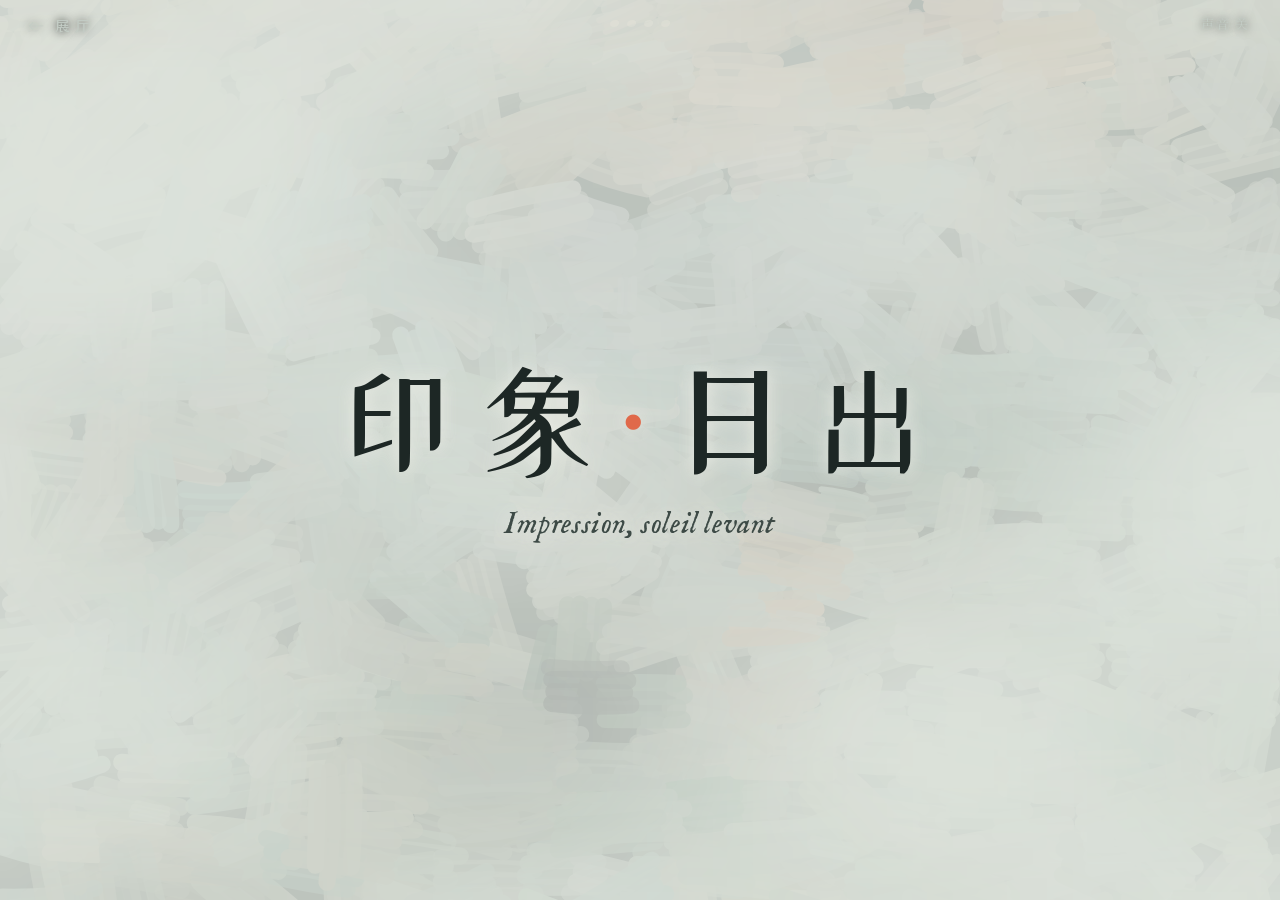
==== commit 22dff02c: "Fix the broken 回 glyph, Chinese line breaks and small-screen layouts The display font draws 回 as a s" ====
--- a/sunrise/index.html
+++ b/sunrise/index.html
@@ -100,6 +100,21 @@
   #hint{white-space:normal;text-align:center;width:calc(100vw - 48px)}
 }
 @media (prefers-reduced-motion:reduce){.line,#words.out .line{animation-duration:.01s}#hint.on{animation:none}}
+
+/* 手机横屏：屏幕很矮，文字缩小、位置下移 */
+@media (max-height:500px) and (min-aspect-ratio:1/1){
+  .line{font-size:17px;line-height:1.5}
+  .line.small{font-size:12.5px}
+  .line.title{font-size:44px}
+  #words{gap:6px;max-width:min(480px,52vw)}
+  #words.bl,#words.tl{bottom:calc(env(safe-area-inset-bottom,0px) + 9vh);top:auto}
+  #words.br{bottom:calc(env(safe-area-inset-bottom,0px) + 9vh)}
+  #hint{bottom:calc(env(safe-area-inset-bottom,0px) + 2vh);font-size:13px}
+  #clock{top:calc(env(safe-area-inset-top,0px) + 34px);font-size:34px}
+}
+/* 触屏：角落的按钮点起来更容易 */
+@media (pointer:coarse){#soundBtn,#nextBtn{padding:12px 14px}#brand{padding:12px 14px}}
+.line{text-wrap:pretty}
 </style>
 
 </head>
@@ -123,6 +138,45 @@
 (() => {
 'use strict';
 const $ = s => document.querySelector(s);
+/* 中文排版：只在词与词之间换行；人名、日期、时间、尺寸不拆开 */
+const tidy = (() => {
+  const SEG = typeof Intl !== 'undefined' && Intl.Segmenter ? new Intl.Segmenter('zh', { granularity: 'word' }) : null;
+  const KEEP = /(\d{4}\s*年(?:\s*\d{1,2}\s*月(?:\s*\d{1,2}\s*日)?)?|\d{1,2}\s*月\s*\d{1,2}\s*日|\d{1,2}\s*点(?:\s*\d{1,2}\s*分)?|\d+(?:\.\d+)?\s*×\s*\d+(?:\.\d+)?\s*(?:厘米)?|\d{4}\s*[–-]\s*\d{4}|\d+(?:\.\d+)?\s*(?:岁|幅|%|厘米|秒|笔|种|处|分钟|天|年|月)|[一-鿿]{1,6}[·-][一-鿿]{1,8}|《[^》]{1,14}》|“[^”]{1,8}”)/g;
+  const ZW = '​';
+  const TRAIL = new Set('的了着过们地得前里上下中边吗呢吧啊么后外内处似般样幅个位条种只张座家块片次'.split(''));
+  const CJK = s => /^[\u4e00-\u9fff]/.test(s), PUN = s => /^[，。、；：？！…）”]+$/.test(s);
+  // 断行规则：“的、了、前、里”这类字黏着前一个词；其他单字黏着后一个词；标点后可以断
+  function canBreak(a, b, c) {
+    if (PUN(a)) return CJK(b);
+    if (b.length === 1 && (!c || PUN(c) || !CJK(c))) return false;
+    if (!CJK(a) || !CJK(b)) return false;
+    if (b.length === 1 && TRAIL.has(b)) return false;
+    if (a.length === 1 && !TRAIL.has(a)) return false;
+    return true;
+  }
+  function words(t) {
+    if (!SEG) return t;
+    const seg = [...SEG.segment(t)].map(x => x.segment); let out = seg[0] || '';
+    for (let i = 1; i < seg.length; i++) out += (canBreak(seg[i - 1], seg[i], seg[i + 1]) ? ZW : '') + seg[i];
+    return out;
+  }
+  function fix(node) {
+    [...node.childNodes].forEach(n => {
+      if (n.nodeType === 1) { if (!n.classList.contains('nb')) fix(n); return; }
+      if (n.nodeType !== 3 || !n.nodeValue.trim()) return;
+      const frag = document.createDocumentFragment(), t = n.nodeValue; let last = 0, m; KEEP.lastIndex = 0;
+      while ((m = KEEP.exec(t))) {
+        if (m.index > last) frag.appendChild(document.createTextNode(words(t.slice(last, m.index)) + ZW));
+        const sp = document.createElement('span'); sp.className = 'nb'; sp.style.whiteSpace = 'nowrap'; sp.textContent = m[0]; frag.appendChild(sp);
+        frag.appendChild(document.createTextNode(ZW)); last = m.index + m[0].length;
+      }
+      if (last < t.length) frag.appendChild(document.createTextNode(words(t.slice(last))));
+      n.replaceWith(frag);
+    });
+  }
+  return el => { if (!el) return el; try { fix(el); el.style.wordBreak = 'keep-all'; el.style.overflowWrap = 'anywhere'; } catch (e) {} return el; };
+})();
+
 const reduce = matchMedia('(prefers-reduced-motion: reduce)').matches;
 const DPR = Math.min(1.5, window.devicePixelRatio || 1);
 const clamp = (v, a, b) => v < a ? a : v > b ? b : v;
@@ -154,8 +208,9 @@
     [98, 147].forEach(f => { const o = ac.createOscillator(); o.type = 'sawtooth'; o.frequency.value = f; const fl = ac.createBiquadFilter(); fl.type = 'lowpass'; fl.frequency.value = 400; o.connect(fl); fl.connect(hg); o.start(t); o.stop(t + 3.4); });
     audio.timer = setTimeout(horn, 22000 + Math.random() * 15000); };
   audio = { ctx: ac, timer: setTimeout(horn, 5000) }; soundBtn.textContent = '声音 开';
-}
-function soundOff() { if (!audio) return; clearTimeout(audio.timer); audio.ctx.close(); audio = null; soundBtn.textContent = '声音 关'; }
+  /* iPhone 静音开关打开时，网页声音默认被静音；先放一段无声的音频，让声音走“媒体播放”通道 */ try { const el = new Audio('[data-uri]'); el.loop = true; el.setAttribute('playsinline', ''); const pr = el.play(); if (pr) pr.catch(() => {}); audio.el = el; } catch (e) {}
+}
+function soundOff() { if (!audio) return; clearTimeout(audio.timer); if (audio.el) audio.el.pause(); audio.ctx.close(); audio = null; soundBtn.textContent = '声音 关'; }
 soundBtn.addEventListener('click', e => { e.stopPropagation(); audio ? soundOff() : soundOn(); });
 soundBtn.addEventListener('pointerdown', e => e.stopPropagation());
 
@@ -168,7 +223,7 @@
   if (lines.length) wordsEl.classList.add('has');
   for (let i = 0; i < lines.length; i++) {
     if (tok !== wordsToken) return false;
-    const l = lines[i], p = document.createElement('p'); p.className = 'line ' + (l.cls || ''); p.innerHTML = l.t || l; wordsEl.appendChild(p);
+    const l = lines[i], p = document.createElement('p'); p.className = 'line ' + (l.cls || ''); p.innerHTML = l.t || l; tidy(p); wordsEl.appendChild(p);
     if (i < lines.length - 1) await sleep(reduce ? 200 : (l.wait || gap));
   }
   await sleep(reduce ? 100 : 900);
@@ -376,7 +431,7 @@
 let rt; addEventListener('resize', () => { clearTimeout(rt); rt = setTimeout(() => { if (size()) { if (painting) painting.done(); P.fillStyle = '#111917'; P.fillRect(0, 0, SW, SH); drawView(P, view); } }, 120); });
 
 /* 等一次点击（点画面任意处或“继续”） */
-function waitTap(text = '点击画面继续') { hint(text); return new Promise(res => { setTimeout(() => { onTap = () => { onTap = null; hint(''); stage.classList.remove('pointer'); res(); }; }, 500); }); }
+function waitTap(text = '点击画面继续') { return new Promise(res => { setTimeout(() => { hint(text); onTap = () => { onTap = null; hint(''); stage.classList.remove('pointer'); res(); }; }, 500); }); }
 
 /* ---------- 故事 ---------- */
 const dots = [...document.querySelectorAll('#dots i')];
